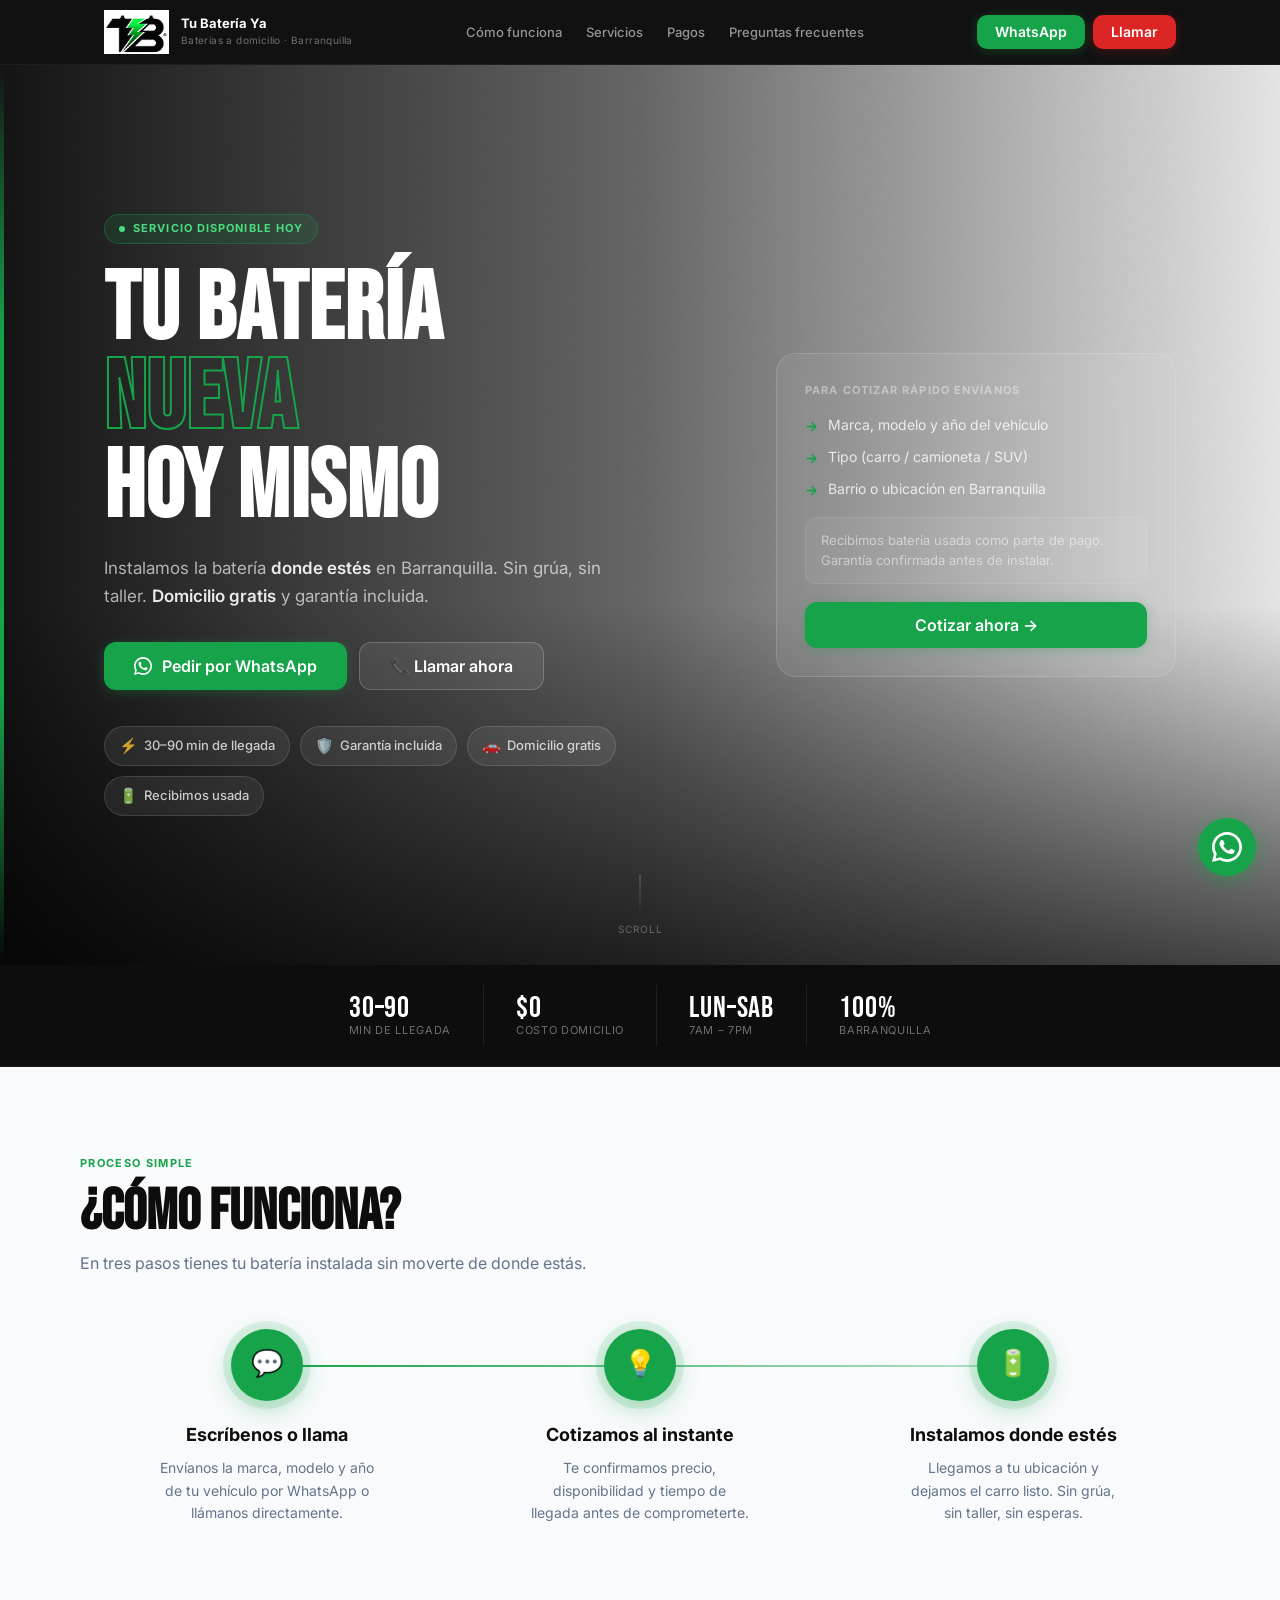
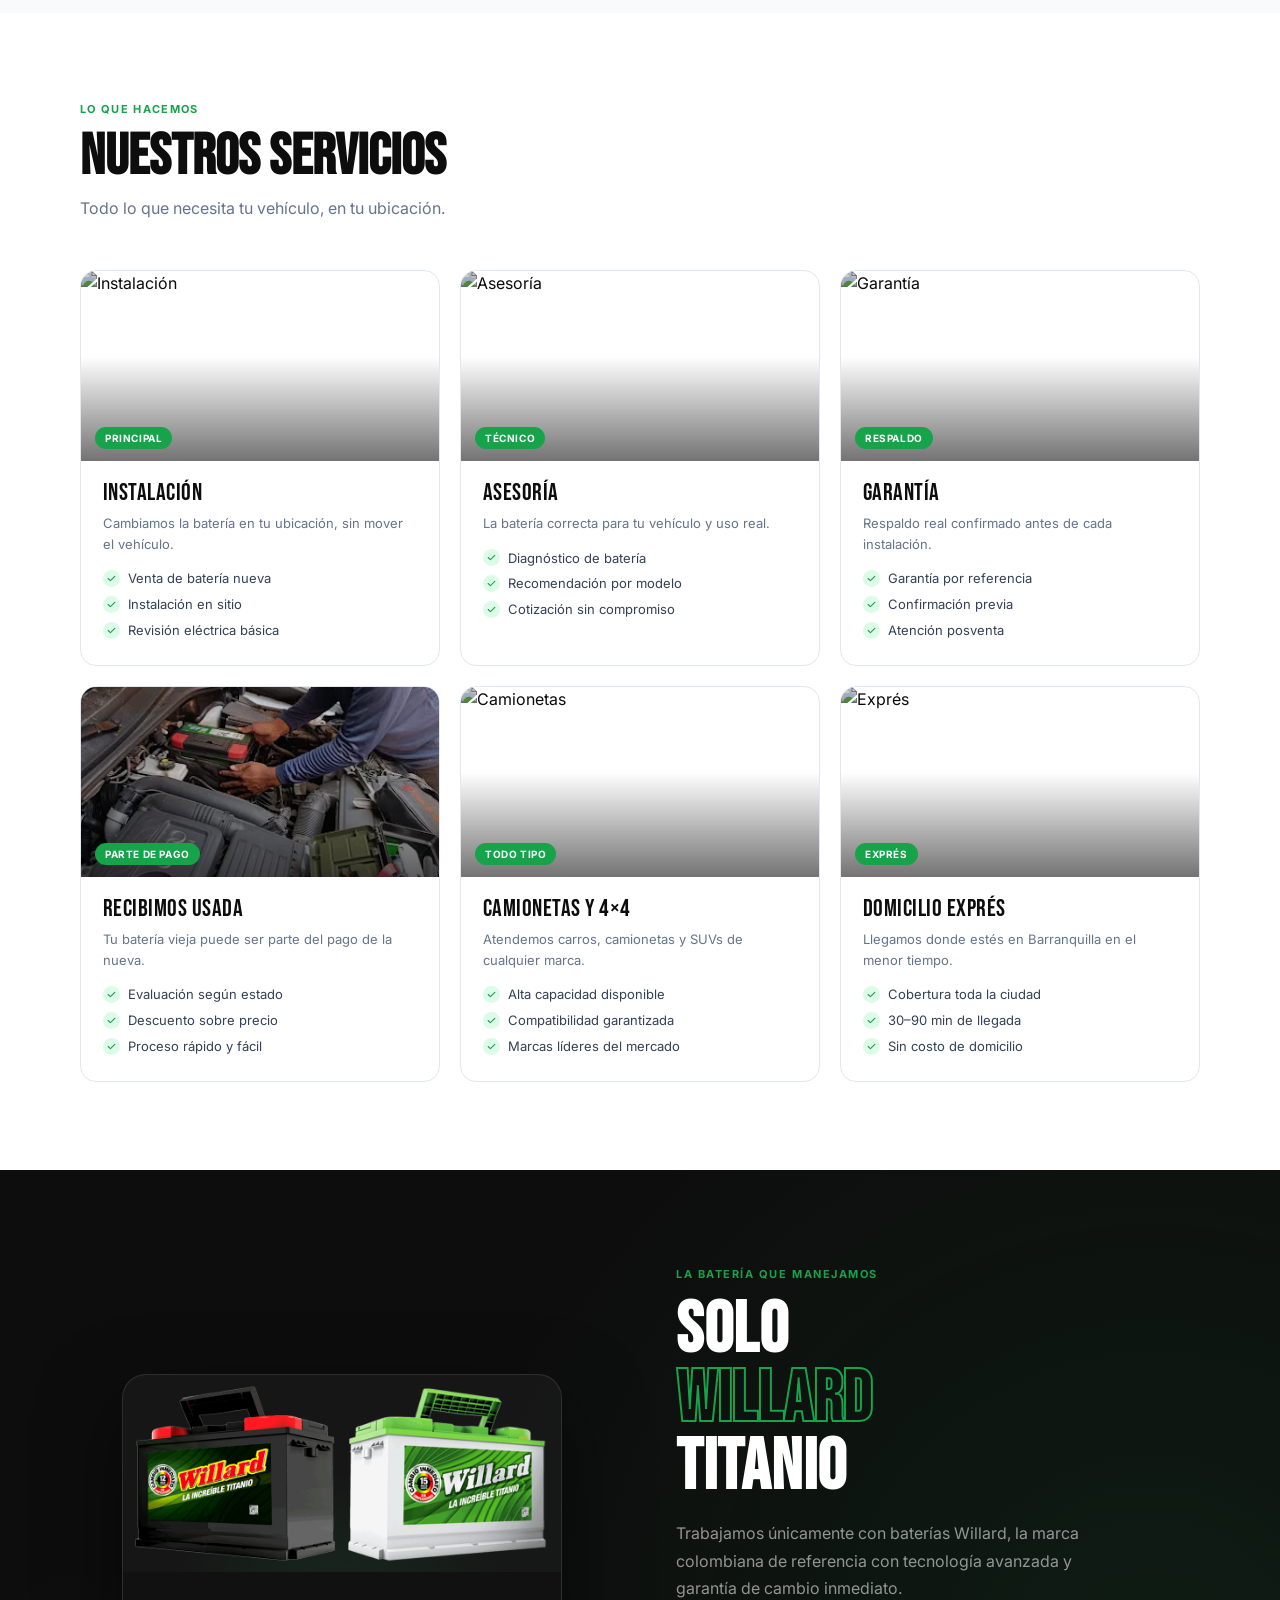
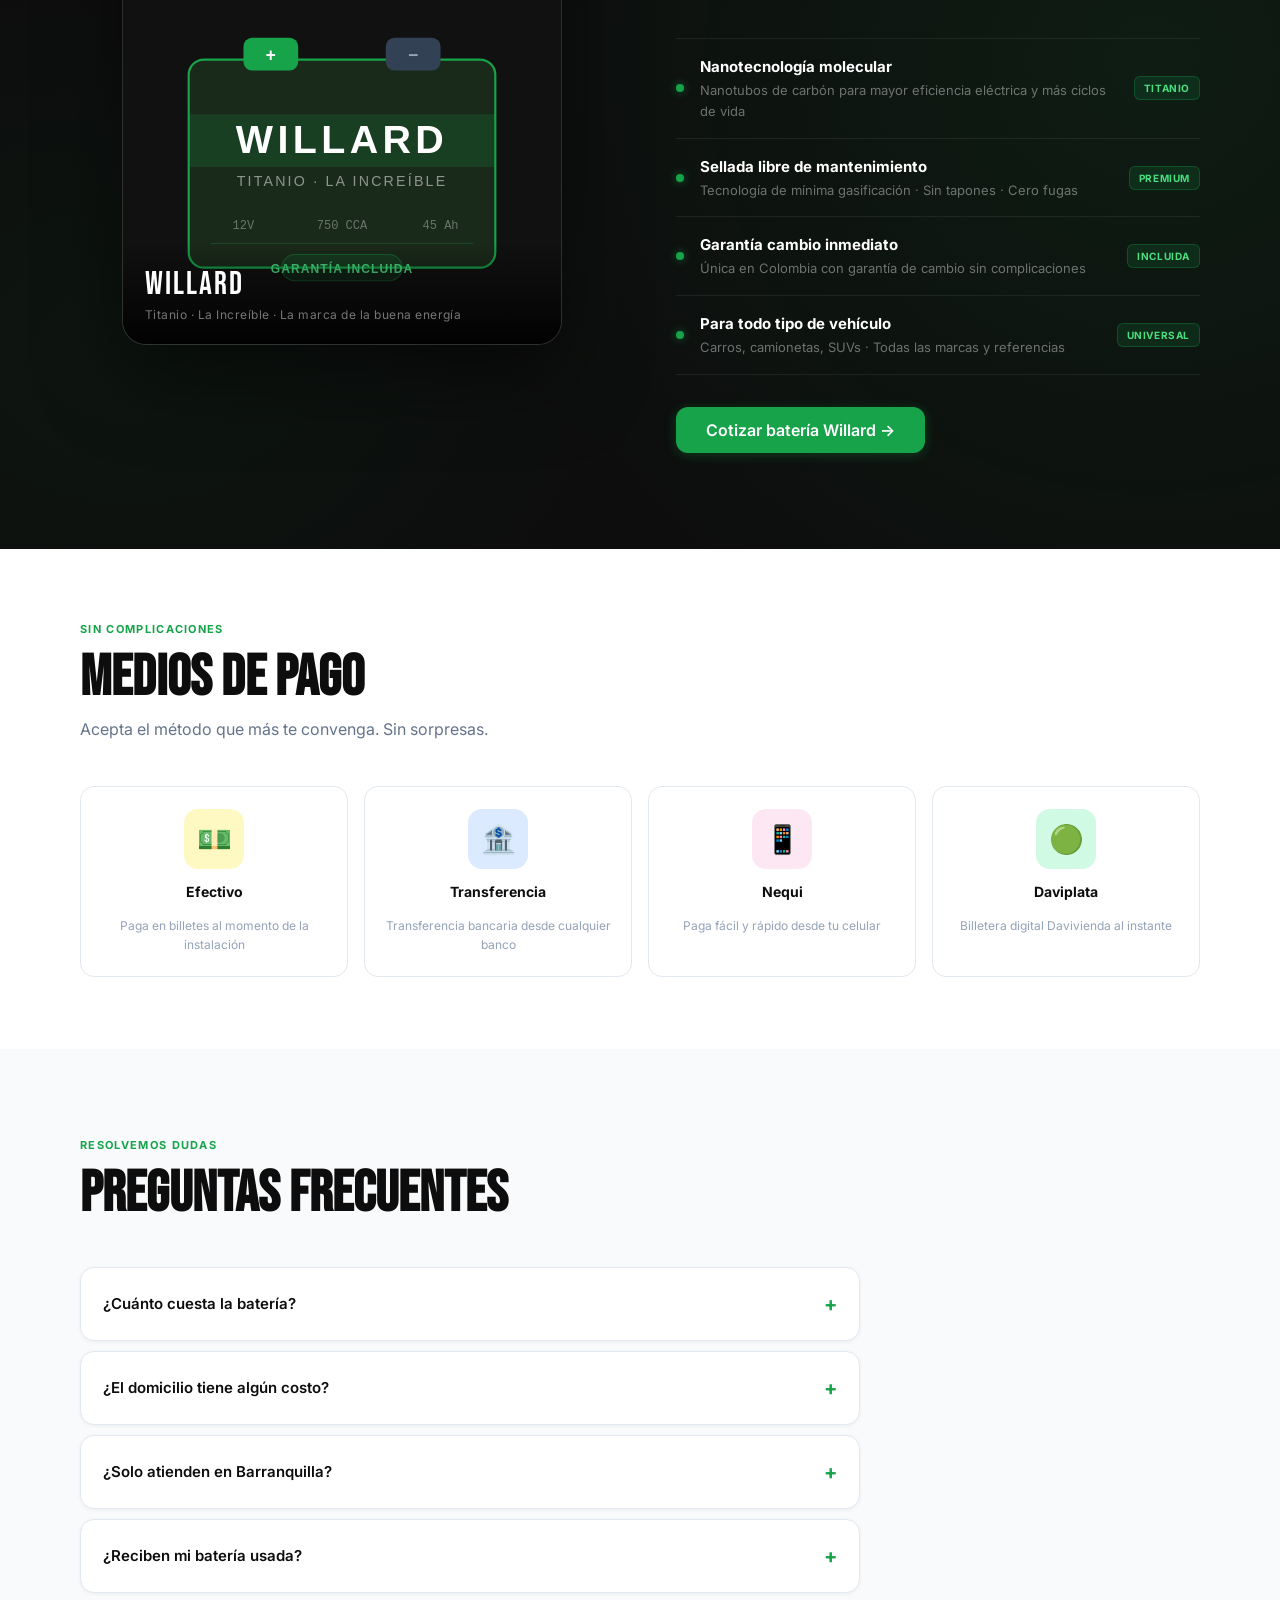
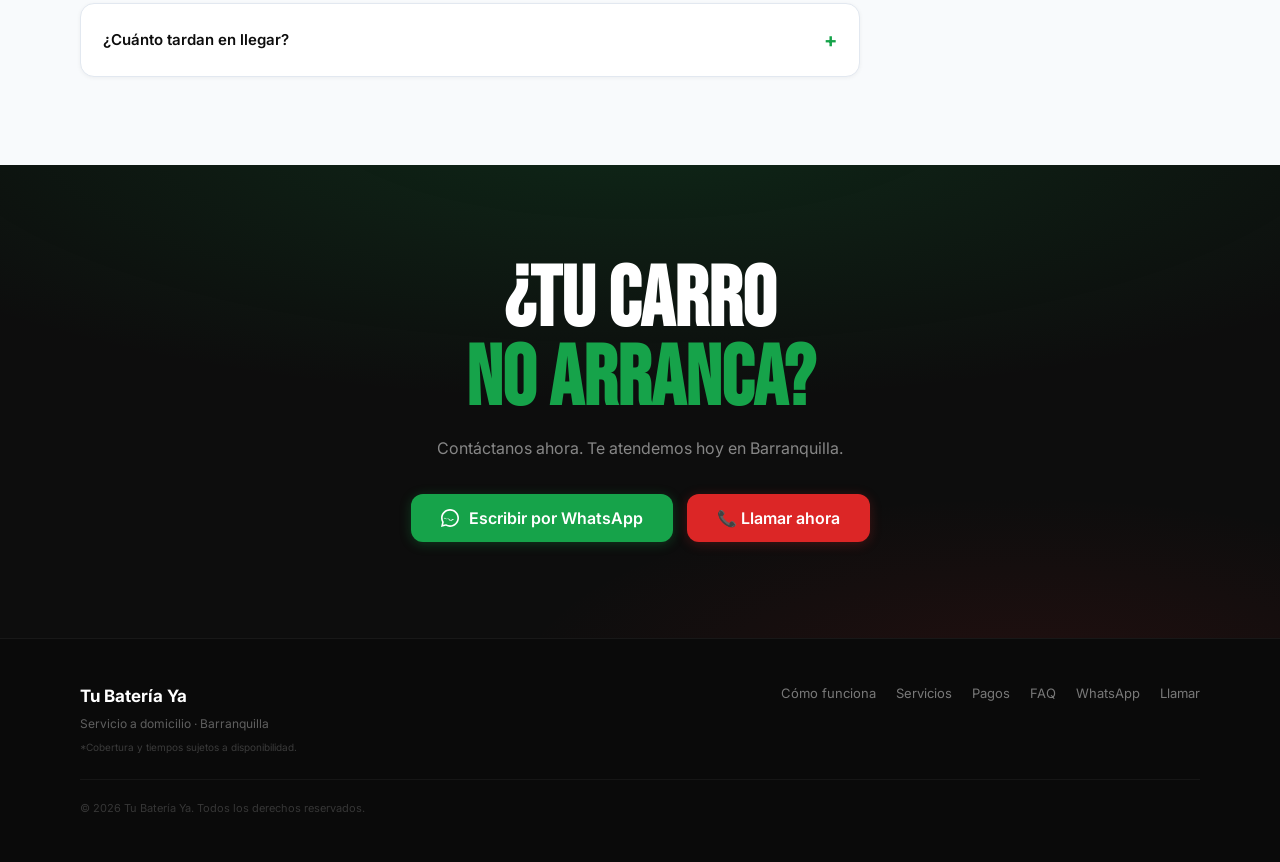
==== index.html @ 03cf7112 "primer commit" ====
<!DOCTYPE html>
<html lang="es">
<head>
<meta charset="UTF-8"/>
<meta name="viewport" content="width=device-width,initial-scale=1.0"/>
<title>Tu Batería Ya | Baterías a Domicilio en Barranquilla</title>
<meta name="description" content="Baterías a domicilio en Barranquilla. Instalación en tu ubicación, domicilio gratis, garantía incluida. Llámanos o escríbenos al WhatsApp."/>
<link rel="preconnect" href="https://fonts.googleapis.com"/>
<link href="https://fonts.googleapis.com/css2?family=Bebas+Neue&family=Inter:wght@400;500;600;700;800&display=swap" rel="stylesheet"/>
<link rel="stylesheet" href="style.css">
</head>
<body>

<!-- HEADER -->
<header>
<div class="hdr">
  <a class="brand" href="#">
    <img src="[data-uri]" alt="Tu Batería Ya"/>
    <div class="brand-txt">
      <div class="n">Tu Batería Ya</div>
      <div class="s">Baterías a domicilio · Barranquilla</div>
    </div>
  </a>
  <nav class="hdr-nav">
    <a href="#como">Cómo funciona</a>
    <a href="#servicios">Servicios</a>
    <a href="#pagos">Pagos</a>
    <a href="#faq">Preguntas frecuentes</a>
  </nav>
  <div class="hdr-btns">
    <a href="https://wa.me/573018296609?text=Hola%2C%20necesito%20una%20bater%C3%ADa%20a%20domicilio%20en%20Barranquilla." class="btn btn-g">WhatsApp</a>
    <a href="tel:+573018296609" class="btn btn-r">Llamar</a>
  </div>
</div>
</header>

<!-- HERO -->
<section class="hero">
  <div class="hero-bg"></div>
  <div class="hero-noise"></div>
  <div class="hero-grad"></div>
  <div class="hero-accent-line"></div>

  <div class="hero-inner">
    <div>
      <div class="hero-eyebrow">
        <span class="hero-eyebrow-dot"></span>
        Servicio disponible hoy
      </div>
      <h1>
        Tu batería<br/>
        <em>nueva</em><br/>
        hoy mismo
      </h1>
      <p class="hero-sub">
        Instalamos la batería <strong>donde estés</strong> en Barranquilla.
        Sin grúa, sin taller. <strong>Domicilio gratis</strong> y garantía incluida.
      </p>
      <div class="hero-ctas">
        <a href="https://wa.me/573018296609?text=Hola%2C%20necesito%20una%20bater%C3%ADa%20a%20domicilio%20en%20Barranquilla." class="btn btn-g btn-lg">
          <svg width="18" height="18" viewBox="0 0 24 24" fill="currentColor"><path d="M17.472 14.382c-.297-.149-1.758-.867-2.03-.967-.273-.099-.471-.148-.67.15-.197.297-.767.966-.94 1.164-.173.199-.347.223-.644.075-.297-.15-1.255-.463-2.39-1.475-.883-.788-1.48-1.761-1.653-2.059-.173-.297-.018-.458.13-.606.134-.133.298-.347.446-.52.149-.174.198-.298.298-.497.099-.198.05-.371-.025-.52-.075-.149-.669-1.612-.916-2.207-.242-.579-.487-.5-.669-.51-.173-.008-.371-.01-.57-.01-.198 0-.52.074-.792.372-.272.297-1.04 1.016-1.04 2.479 0 1.462 1.065 2.875 1.213 3.074.149.198 2.096 3.2 5.077 4.487.709.306 1.262.489 1.694.625.712.227 1.36.195 1.871.118.571-.085 1.758-.719 2.006-1.413.248-.694.248-1.289.173-1.413-.074-.124-.272-.198-.57-.347z"/><path d="M12 0C5.373 0 0 5.373 0 12c0 2.119.553 4.107 1.523 5.832L0 24l6.335-1.507A11.945 11.945 0 0012 24c6.627 0 12-5.373 12-12S18.627 0 12 0zm0 21.818a9.808 9.808 0 01-5.031-1.388l-.361-.214-3.732.888.938-3.63-.236-.374A9.808 9.808 0 012.182 12C2.182 6.57 6.57 2.182 12 2.182S21.818 6.57 21.818 12 17.43 21.818 12 21.818z"/></svg>
          Pedir por WhatsApp
        </a>
        <a href="tel:+573018296609" class="btn btn-ghost btn-lg">📞 Llamar ahora</a>
      </div>
      <div class="hero-pills">
        <span class="pill"><span class="pill-icon">⚡</span>30–90 min de llegada</span>
        <span class="pill"><span class="pill-icon">🛡️</span>Garantía incluida</span>
        <span class="pill"><span class="pill-icon">🚗</span>Domicilio gratis</span>
        <span class="pill"><span class="pill-icon">🔋</span>Recibimos usada</span>
      </div>
    </div>

    <div class="hero-card-wrap">
      <div class="glass-card">
        <div class="gc-label">Para cotizar rápido envíanos</div>
        <ul class="gc-list">
          <li><span class="gc-arrow">→</span> Marca, modelo y año del vehículo</li>
          <li><span class="gc-arrow">→</span> Tipo (carro / camioneta / SUV)</li>
          <li><span class="gc-arrow">→</span> Barrio o ubicación en Barranquilla</li>
        </ul>
        <div class="gc-note">Recibimos batería usada como parte de pago. Garantía confirmada antes de instalar.</div>
        <div class="gc-cta">
          <a href="https://wa.me/573018296609?text=Hola%2C%20mi%20carro%20es%20(marca%2Fmodelo%2Fa%C3%B1o)%20y%20estoy%20en%20Barranquilla.%20Quiero%20cotizar%20bater%C3%ADa." class="btn btn-g btn-full btn-lg">Cotizar ahora →</a>
        </div>
      </div>
    </div>
  </div>

  <div class="hero-scroll">
    <div class="scroll-line"></div>
    scroll
  </div>
</section>

<!-- STATS BAR -->
<div class="stats-bar">
  <div class="stats-bar-inner">
    <div class="stat-item">
      <div>
        <div class="stat-num">30–90</div>
        <div class="stat-lbl">Min de llegada</div>
      </div>
    </div>
    <div class="stat-item">
      <div>
        <div class="stat-num">$0</div>
        <div class="stat-lbl">Costo domicilio</div>
      </div>
    </div>
    <div class="stat-item">
      <div>
        <div class="stat-num">Lun–Sab</div>
        <div class="stat-lbl">7am – 7pm</div>
      </div>
    </div>
    <div class="stat-item">
      <div>
        <div class="stat-num">100%</div>
        <div class="stat-lbl">Barranquilla</div>
      </div>
    </div>
  </div>
</div>

<!-- COMO FUNCIONA -->
<section id="como">
  <div class="sec-inner">
    <p class="sec-eyebrow reveal">Proceso simple</p>
    <h2 class="sec-title reveal reveal-delay-1">¿Cómo funciona?</h2>
    <p class="sec-sub reveal reveal-delay-2">En tres pasos tienes tu batería instalada sin moverte de donde estás.</p>

    <div class="steps">
      <div class="step reveal reveal-delay-1">
        <div class="step-num-wrap">
          <div class="step-num"><span class="step-icon">💬</span></div>
        </div>
        <div class="step-title">Escríbenos o llama</div>
        <p class="step-desc">Envíanos la marca, modelo y año de tu vehículo por WhatsApp o llámanos directamente.</p>
      </div>
      <div class="step reveal reveal-delay-2">
        <div class="step-num-wrap">
          <div class="step-num"><span class="step-icon">💡</span></div>
        </div>
        <div class="step-title">Cotizamos al instante</div>
        <p class="step-desc">Te confirmamos precio, disponibilidad y tiempo de llegada antes de comprometerte.</p>
      </div>
      <div class="step reveal reveal-delay-3">
        <div class="step-num-wrap">
          <div class="step-num"><span class="step-icon">🔋</span></div>
        </div>
        <div class="step-title">Instalamos donde estés</div>
        <p class="step-desc">Llegamos a tu ubicación y dejamos el carro listo. Sin grúa, sin taller, sin esperas.</p>
      </div>
    </div>
  </div>
</section>

<!-- SERVICIOS -->
<section id="servicios">
  <div class="sec-inner">
    <p class="sec-eyebrow reveal">Lo que hacemos</p>
    <h2 class="sec-title reveal reveal-delay-1">Nuestros servicios</h2>
    <p class="sec-sub reveal reveal-delay-2">Todo lo que necesita tu vehículo, en tu ubicación.</p>

    <div class="svc-grid">
      <div class="svc reveal reveal-delay-1">
        <div class="svc-img">
          <img src="https://images.unsplash.com/photo-1601362840469-51e4d8d58785?w=600&q=80&auto=format&fit=crop" alt="Instalación"/>
          <div class="svc-img-grad"></div><span class="svc-tag">Principal</span>
        </div>
        <div class="svc-body">
          <div class="svc-name">Instalación</div>
          <p class="svc-desc">Cambiamos la batería en tu ubicación, sin mover el vehículo.</p>
          <ul class="svc-feats">
            <li><span class="check"></span>Venta de batería nueva</li>
            <li><span class="check"></span>Instalación en sitio</li>
            <li><span class="check"></span>Revisión eléctrica básica</li>
          </ul>
        </div>
      </div>

      <div class="svc reveal reveal-delay-2">
        <div class="svc-img">
          <img src="https://images.unsplash.com/photo-1558618666-fcd25c85cd64?w=600&q=80&auto=format&fit=crop" alt="Asesoría"/>
          <div class="svc-img-grad"></div><span class="svc-tag">Técnico</span>
        </div>
        <div class="svc-body">
          <div class="svc-name">Asesoría</div>
          <p class="svc-desc">La batería correcta para tu vehículo y uso real.</p>
          <ul class="svc-feats">
            <li><span class="check"></span>Diagnóstico de batería</li>
            <li><span class="check"></span>Recomendación por modelo</li>
            <li><span class="check"></span>Cotización sin compromiso</li>
          </ul>
        </div>
      </div>

      <div class="svc reveal reveal-delay-3">
        <div class="svc-img">
          <img src="https://images.unsplash.com/photo-1549317661-bd32c8ce0db2?w=600&q=80&auto=format&fit=crop" alt="Garantía"/>
          <div class="svc-img-grad"></div><span class="svc-tag">Respaldo</span>
        </div>
        <div class="svc-body">
          <div class="svc-name">Garantía</div>
          <p class="svc-desc">Respaldo real confirmado antes de cada instalación.</p>
          <ul class="svc-feats">
            <li><span class="check"></span>Garantía por referencia</li>
            <li><span class="check"></span>Confirmación previa</li>
            <li><span class="check"></span>Atención posventa</li>
          </ul>
        </div>
      </div>

      <div class="svc reveal reveal-delay-4">
        <div class="svc-img">
          <img src="img/recibimosUsada.webp" alt="Usada"/>
          <div class="svc-img-grad"></div><span class="svc-tag">Parte de pago</span>
        </div>
        <div class="svc-body">
          <div class="svc-name">Recibimos Usada</div>
          <p class="svc-desc">Tu batería vieja puede ser parte del pago de la nueva.</p>
          <ul class="svc-feats">
            <li><span class="check"></span>Evaluación según estado</li>
            <li><span class="check"></span>Descuento sobre precio</li>
            <li><span class="check"></span>Proceso rápido y fácil</li>
          </ul>
        </div>
      </div>

      <div class="svc reveal reveal-delay-5">
        <div class="svc-img">
          <img src="https://images.unsplash.com/photo-1605559424843-9e4c228bf1c2?w=600&q=80&auto=format&fit=crop" alt="Camionetas"/>
          <div class="svc-img-grad"></div><span class="svc-tag">Todo tipo</span>
        </div>
        <div class="svc-body">
          <div class="svc-name">Camionetas y 4×4</div>
          <p class="svc-desc">Atendemos carros, camionetas y SUVs de cualquier marca.</p>
          <ul class="svc-feats">
            <li><span class="check"></span>Alta capacidad disponible</li>
            <li><span class="check"></span>Compatibilidad garantizada</li>
            <li><span class="check"></span>Marcas líderes del mercado</li>
          </ul>
        </div>
      </div>

      <div class="svc reveal reveal-delay-6">
        <div class="svc-img">
          <img src="https://images.unsplash.com/photo-1616432043562-3671ea2e5242?w=600&q=80&auto=format&fit=crop" alt="Exprés"/>
          <div class="svc-img-grad"></div><span class="svc-tag">Exprés</span>
        </div>
        <div class="svc-body">
          <div class="svc-name">Domicilio Exprés</div>
          <p class="svc-desc">Llegamos donde estés en Barranquilla en el menor tiempo.</p>
          <ul class="svc-feats">
            <li><span class="check"></span>Cobertura toda la ciudad</li>
            <li><span class="check"></span>30–90 min de llegada</li>
            <li><span class="check"></span>Sin costo de domicilio</li>
          </ul>
        </div>
      </div>
    </div>
  </div>
</section>

<!-- WILLARD SHOWCASE -->
<section id="marcas">
  <div class="willard-inner">

    <!-- Imagen izquierda -->
    <div class="willard-img-col reveal reveal-delay-1">
      <div class="willard-glow"></div>
      <div class="willard-img-frame">
        <!-- Imagen real del producto Willard Titanio -->
        <img
          id="willard-img"
          src="img/baterias-willard-domicilio.png"
          alt="Batería Willard Titanio"
          onerror="this.onerror=null; this.closest('.willard-img-frame').classList.add('svg-mode'); this.style.display='none';"
        />
        <!-- SVG fallback ilustrativo si la imagen no carga -->
        <svg class="willard-svg-fallback" viewBox="0 0 400 340" xmlns="http://www.w3.org/2000/svg">
          <rect width="400" height="340" fill="#111"/>
          <!-- Cuerpo batería -->
          <rect x="60" y="80" width="280" height="190" rx="14" fill="#1a2a1a" stroke="#16a34a" stroke-width="2"/>
          <!-- Terminal positivo -->
          <rect x="110" y="60" width="50" height="30" rx="8" fill="#16a34a"/>
          <text x="135" y="81" font-family="monospace" font-size="16" font-weight="bold" fill="#fff" text-anchor="middle">+</text>
          <!-- Terminal negativo -->
          <rect x="240" y="60" width="50" height="30" rx="8" fill="#334155"/>
          <text x="265" y="81" font-family="monospace" font-size="16" font-weight="bold" fill="#94a3b8" text-anchor="middle">−</text>
          <!-- Franja verde -->
          <rect x="60" y="130" width="280" height="48" fill="#16a34a" opacity=".18"/>
          <!-- Logo WILLARD -->
          <text x="200" y="165" font-family="Arial Black, sans-serif" font-size="36" font-weight="900" fill="#fff" text-anchor="middle" letter-spacing="4">WILLARD</text>
          <!-- Sub texto -->
          <text x="200" y="195" font-family="Arial, sans-serif" font-size="13" fill="rgba(255,255,255,0.5)" text-anchor="middle" letter-spacing="2">TITANIO · LA INCREÍBLE</text>
          <!-- Detalles técnicos -->
          <text x="110" y="235" font-family="monospace" font-size="11" fill="rgba(255,255,255,0.35)" text-anchor="middle">12V</text>
          <text x="200" y="235" font-family="monospace" font-size="11" fill="rgba(255,255,255,0.35)" text-anchor="middle">750 CCA</text>
          <text x="290" y="235" font-family="monospace" font-size="11" fill="rgba(255,255,255,0.35)" text-anchor="middle">45 Ah</text>
          <!-- Línea decorativa -->
          <line x1="80" y1="248" x2="320" y2="248" stroke="rgba(22,163,74,0.25)" stroke-width="1"/>
          <!-- Garantía badge -->
          <rect x="145" y="258" width="110" height="24" rx="12" fill="rgba(22,163,74,0.15)" stroke="rgba(22,163,74,0.4)" stroke-width="1"/>
          <text x="200" y="275" font-family="Arial, sans-serif" font-size="11" font-weight="700" fill="#4ade80" text-anchor="middle" letter-spacing="1">GARANTÍA INCLUIDA</text>
        </svg>
        <div class="willard-img-caption">
          <div class="wic-logo">Willard</div>
          <div class="wic-sub">Titanio · La Increíble · La marca de la buena energía</div>
        </div>
      </div>
    </div>

    <!-- Texto derecho -->
    <div>
      <p class="willard-eyebrow reveal">La batería que manejamos</p>
      <h2 class="willard-title reveal reveal-delay-1">
        Solo<br/>
        <span>Willard</span><br/>
        Titanio
      </h2>
      <p class="willard-sub reveal reveal-delay-2">
        Trabajamos únicamente con baterías Willard, la marca colombiana de referencia con tecnología avanzada y garantía de cambio inmediato.
      </p>

      <div class="willard-lines reveal reveal-delay-3">
        <div class="willard-line">
          <span class="wl-dot"></span>
          <div class="wl-text">
            <div class="wl-name">Nanotecnología molecular</div>
            <div class="wl-desc">Nanotubos de carbón para mayor eficiencia eléctrica y más ciclos de vida</div>
          </div>
          <span class="wl-badge">Titanio</span>
        </div>
        <div class="willard-line">
          <span class="wl-dot"></span>
          <div class="wl-text">
            <div class="wl-name">Sellada libre de mantenimiento</div>
            <div class="wl-desc">Tecnología de mínima gasificación · Sin tapones · Cero fugas</div>
          </div>
          <span class="wl-badge">Premium</span>
        </div>
        <div class="willard-line">
          <span class="wl-dot"></span>
          <div class="wl-text">
            <div class="wl-name">Garantía cambio inmediato</div>
            <div class="wl-desc">Única en Colombia con garantía de cambio sin complicaciones</div>
          </div>
          <span class="wl-badge">Incluida</span>
        </div>
        <div class="willard-line">
          <span class="wl-dot"></span>
          <div class="wl-text">
            <div class="wl-name">Para todo tipo de vehículo</div>
            <div class="wl-desc">Carros, camionetas, SUVs · Todas las marcas y referencias</div>
          </div>
          <span class="wl-badge">Universal</span>
        </div>
      </div>

      <div class="willard-cta reveal reveal-delay-4">
        <a href="https://wa.me/573018296609?text=Hola%2C%20quiero%20cotizar%20una%20bater%C3%ADa%20Willard%20para%20mi%20veh%C3%ADculo." class="btn btn-g btn-lg">
          Cotizar batería Willard →
        </a>
      </div>
    </div>

  </div>
</section>

<!-- MEDIOS DE PAGO -->
<section id="pagos">
  <div class="sec-inner">
    <p class="sec-eyebrow reveal">Sin complicaciones</p>
    <h2 class="sec-title reveal reveal-delay-1">Medios de pago</h2>
    <p class="sec-sub reveal reveal-delay-2">Acepta el método que más te convenga. Sin sorpresas.</p>

    <div class="pagos-grid">
      <div class="pago-card reveal reveal-delay-1">
        <div class="pago-icon" style="background:#fef9c3">💵</div>
        <div class="pago-name">Efectivo</div>
        <div class="pago-desc">Paga en billetes al momento de la instalación</div>
      </div>
      <div class="pago-card reveal reveal-delay-2">
        <div class="pago-icon" style="background:#dbeafe">🏦</div>
        <div class="pago-name">Transferencia</div>
        <div class="pago-desc">Transferencia bancaria desde cualquier banco</div>
      </div>
      <div class="pago-card reveal reveal-delay-3">
        <div class="pago-icon" style="background:#fce7f3">📱</div>
        <div class="pago-name">Nequi</div>
        <div class="pago-desc">Paga fácil y rápido desde tu celular</div>
      </div>
      <div class="pago-card reveal reveal-delay-4">
        <div class="pago-icon" style="background:#d1fae5">🟢</div>
        <div class="pago-name">Daviplata</div>
        <div class="pago-desc">Billetera digital Davivienda al instante</div>
      </div>
    </div>
  </div>
</section>

<!-- FAQ -->
<section id="faq">
  <div class="sec-inner">
    <p class="sec-eyebrow reveal">Resolvemos dudas</p>
    <h2 class="sec-title reveal reveal-delay-1">Preguntas frecuentes</h2>
    <div class="faq-list">
      <details>
        <summary>¿Cuánto cuesta la batería? <span class="faq-ic">+</span></summary>
        <p class="faq-ans">Depende del vehículo. Envíanos marca, modelo y año y te cotizamos sin compromiso en minutos.</p>
      </details>
      <details>
        <summary>¿El domicilio tiene algún costo? <span class="faq-ic">+</span></summary>
        <p class="faq-ans">No. El domicilio es completamente gratis dentro de Barranquilla.</p>
      </details>
      <details>
        <summary>¿Solo atienden en Barranquilla? <span class="faq-ic">+</span></summary>
        <p class="faq-ans">Por ahora sí, el servicio es exclusivo en Barranquilla. Cubrimos todos los barrios y sectores de la ciudad.</p>
      </details>
      <details>
        <summary>¿Reciben mi batería usada? <span class="faq-ic">+</span></summary>
        <p class="faq-ans">Sí, la evaluamos y puede ser parte del pago. El valor se define antes de la visita según el estado.</p>
      </details>
      <details>
        <summary>¿Cuánto tardan en llegar? <span class="faq-ic">+</span></summary>
        <p class="faq-ans">Entre 30 y 90 minutos, dependiendo de tu zona y disponibilidad del técnico al momento de la solicitud.</p>
      </details>
    </div>
  </div>
</section>

<!-- CTA FINAL -->
<div class="cta-final">
  <div class="cta-final-inner">
    <h2>¿Tu carro<br/><span>no arranca?</span></h2>
    <p>Contáctanos ahora. Te atendemos hoy en Barranquilla.</p>
    <div class="cta-final-btns">
      <a href="https://wa.me/573018296609?text=Hola%2C%20necesito%20una%20bater%C3%ADa%20a%20domicilio%20en%20Barranquilla." class="btn btn-g btn-lg">
        <svg width="18" height="18" viewBox="0 0 24 24" fill="currentColor"><path d="M17.472 14.382c-.297-.149-1.758-.867-2.03-.967-.273-.099-.471-.148-.67.15-.197.297-.767.966-.94 1.164-.173.199-.347.223-.644.075-.297-.15-1.255-.463-2.39-1.475-.883-.788-1.761-1.653-2.059-.173-.297-.018-.458.13-.606.134-.133.298-.347.446-.52.149-.174.198-.298.298-.497.099-.198.05-.371-.025-.52-.075-.149-.669-1.612-.916-2.207-.242-.579-.487-.5-.669-.51-.173-.008-.371-.01-.57-.01-.198 0-.52.074-.792.372-.272.297-1.04 1.016-1.04 2.479 0 1.462 1.065 2.875 1.213 3.074.149.198 2.096 3.2 5.077 4.487.709.306 1.262.489 1.694.625.712.227 1.36.195 1.871.118.571-.085 1.758-.719 2.006-1.413.248-.694.248-1.289.173-1.413-.074-.124-.272-.198-.57-.347z"/><path d="M12 0C5.373 0 0 5.373 0 12c0 2.119.553 4.107 1.523 5.832L0 24l6.335-1.507A11.945 11.945 0 0012 24c6.627 0 12-5.373 12-12S18.627 0 12 0zm0 21.818a9.808 9.808 0 01-5.031-1.388l-.361-.214-3.732.888.938-3.63-.236-.374A9.808 9.808 0 012.182 12C2.182 6.57 6.57 2.182 12 2.182S21.818 6.57 21.818 12 17.43 21.818 12 21.818z"/></svg>
        Escribir por WhatsApp
      </a>
      <a href="tel:+573018296609" class="btn btn-r btn-lg">📞 Llamar ahora</a>
    </div>
  </div>
</div>

<!-- FOOTER -->
<footer>
  <div class="ft">
    <div class="ft-top">
      <div class="ft-brand">
        <div class="n">Tu Batería Ya</div>
        <div class="s">Servicio a domicilio · Barranquilla</div>
        <div class="note">*Cobertura y tiempos sujetos a disponibilidad.</div>
      </div>
      <div class="ft-links">
        <a href="#como">Cómo funciona</a>
        <a href="#servicios">Servicios</a>
        <a href="#pagos">Pagos</a>
        <a href="#faq">FAQ</a>
        <a href="https://wa.me/573018296609">WhatsApp</a>
        <a href="tel:+573018296609">Llamar</a>
      </div>
    </div>
    <div class="ft-copy">© <span id="yr"></span> Tu Batería Ya. Todos los derechos reservados.</div>
  </div>
</footer>

<!-- WA FLOAT -->
<a class="wa-float" href="https://wa.me/573018296609?text=Hola%2C%20necesito%20una%20bater%C3%ADa%20a%20domicilio%20en%20Barranquilla." aria-label="WhatsApp">
  <svg viewBox="0 0 24 24"><path d="M17.472 14.382c-.297-.149-1.758-.867-2.03-.967-.273-.099-.471-.148-.67.15-.197.297-.767.966-.94 1.164-.173.199-.347.223-.644.075-.297-.15-1.255-.463-2.39-1.475-.883-.788-1.48-1.761-1.653-2.059-.173-.297-.018-.458.13-.606.134-.133.298-.347.446-.52.149-.174.198-.298.298-.497.099-.198.05-.371-.025-.52-.075-.149-.669-1.612-.916-2.207-.242-.579-.487-.5-.669-.51-.173-.008-.371-.01-.57-.01-.198 0-.52.074-.792.372-.272.297-1.04 1.016-1.04 2.479 0 1.462 1.065 2.875 1.213 3.074.149.198 2.096 3.2 5.077 4.487.709.306 1.262.489 1.694.625.712.227 1.36.195 1.871.118.571-.085 1.758-.719 2.006-1.413.248-.694.248-1.289.173-1.413-.074-.124-.272-.198-.57-.347z"/><path d="M12 0C5.373 0 0 5.373 0 12c0 2.119.553 4.107 1.523 5.832L0 24l6.335-1.507A11.945 11.945 0 0012 24c6.627 0 12-5.373 12-12S18.627 0 12 0zm0 21.818a9.808 9.808 0 01-5.031-1.388l-.361-.214-3.732.888.938-3.63-.236-.374A9.808 9.808 0 012.182 12C2.182 6.57 6.57 2.182 12 2.182S21.818 6.57 21.818 12 17.43 21.818 12 21.818z"/></svg>
</a>
<script src="index.js"></script>
</body>
</html>
---- style.css ----
*,*::before,*::after{box-sizing:border-box;margin:0;padding:0}
:root{
  --g:#16a34a;--gd:#15803d;--gl:#dcfce7;
  --r:#dc2626;--rd:#b91c1c;
  --y:#f59e0b;
  --ink:#0d0d0d;--ink2:#1e293b;--slate:#64748b;
  --muted:#94a3b8;--border:#e2e8f0;--bg:#f8fafc;
  --display:'Bebas Neue',sans-serif;
  --body:'Inter',sans-serif;
}
html{scroll-behavior:smooth}
body{font-family:var(--body);background:#fff;color:var(--ink);line-height:1.6;overflow-x:hidden}

/* ─── HEADER ─── */
header{
  position:sticky;top:0;z-index:99;
  background:rgba(10,10,10,0.97);
  backdrop-filter:blur(16px);
  border-bottom:1px solid rgba(255,255,255,0.06);
}
.hdr{
  max-width:1120px;margin:0 auto;
  padding:0 24px;height:64px;
  display:flex;align-items:center;justify-content:space-between;gap:16px;
}
.brand{display:flex;align-items:center;gap:12px;text-decoration:none;flex-shrink:0}
.brand img{height:44px;width:auto}
.brand-txt .n{font-size:13px;font-weight:700;color:#fff;line-height:1.2}
.brand-txt .s{font-size:10px;color:rgba(255,255,255,0.4);letter-spacing:.04em}
.hdr-nav{display:flex;gap:24px}
.hdr-nav a{color:rgba(255,255,255,0.55);font-size:13px;font-weight:500;text-decoration:none;transition:color .15s}
.hdr-nav a:hover{color:#fff}
.hdr-btns{display:flex;gap:8px;align-items:center}
@media(max-width:640px){
  .hdr-nav{display:none}
  .hdr{padding:0 14px;height:56px}
  .brand img{height:36px}
  .brand-txt .n{font-size:12px}
  .brand-txt .s{display:none}
  .btn{font-size:13px;padding:8px 14px;border-radius:8px}
}

/* ─── BUTTONS ─── */
.btn{
  display:inline-flex;align-items:center;justify-content:center;gap:7px;
  font-family:var(--body);font-weight:600;font-size:14px;
  border-radius:10px;padding:10px 18px;
  text-decoration:none;border:none;cursor:pointer;
  transition:all .18s;line-height:1;
}
.btn:hover{transform:translateY(-1px)}
.btn:active{transform:translateY(0)}
.btn-g{background:var(--g);color:#fff;box-shadow:0 2px 12px rgba(22,163,74,.3)}
.btn-g:hover{background:var(--gd);box-shadow:0 4px 20px rgba(22,163,74,.45)}
.btn-r{background:var(--r);color:#fff;box-shadow:0 2px 12px rgba(220,38,38,.25)}
.btn-r:hover{background:var(--rd)}
.btn-dk{background:var(--ink);color:#fff}
.btn-dk:hover{background:#1e293b}
.btn-ghost{background:rgba(255,255,255,.08);color:#fff;border:1px solid rgba(255,255,255,.2)}
.btn-ghost:hover{background:rgba(255,255,255,.15);border-color:rgba(255,255,255,.4)}
.btn-lg{font-size:16px;padding:15px 30px;border-radius:12px;gap:10px}
.btn-full{width:100%;justify-content:center}

/* ─── HERO ─── */
.hero{
  position:relative;min-height:100svh;
  display:flex;flex-direction:column;justify-content:center;
  overflow:hidden;
}
.hero-bg{
  position:absolute;inset:0;
  background-image:url('https://images.unsplash.com/photo-1611566026373-c6c8da0ea861?w=1800&q=85&auto=format&fit=crop&crop=center');
  background-size:cover;background-position:center;
  filter:brightness(.32) saturate(.7);
  will-change:transform;
}
.hero-noise{
  position:absolute;inset:0;
  background-image:url("data:image/svg+xml,%3Csvg viewBox='0 0 256 256' xmlns='http://www.w3.org/2000/svg'%3E%3Cfilter id='noise'%3E%3CfeTurbulence type='fractalNoise' baseFrequency='0.9' numOctaves='4' stitchTiles='stitch'/%3E%3C/filter%3E%3Crect width='100%25' height='100%25' filter='url(%23noise)' opacity='1'/%3E%3C/svg%3E");
  opacity:.035;pointer-events:none;
}
.hero-grad{
  position:absolute;inset:0;
  background:
    linear-gradient(to right,rgba(0,0,0,.92) 0%,rgba(0,0,0,.6) 50%,rgba(0,0,0,.1) 100%),
    linear-gradient(to top,rgba(0,0,0,.7) 0%,transparent 40%);
}
.hero-accent-line{
  position:absolute;left:0;top:0;bottom:0;width:4px;
  background:linear-gradient(to bottom,transparent,var(--g) 30%,var(--g) 70%,transparent);
}

.hero-inner{
  position:relative;z-index:2;
  max-width:1120px;margin:0 auto;width:100%;
  padding:60px 24px;
  display:grid;grid-template-columns:1fr 400px;gap:60px;align-items:center;
}
@media(max-width:900px){
  .hero-inner{grid-template-columns:1fr;gap:32px;padding:48px 20px 56px}
  .hero-card-wrap{display:none}
}
@media(max-width:480px){
  .hero{min-height:auto}
  .hero-inner{padding:36px 16px 48px}
  .hero h1{font-size:clamp(42px,12vw,60px)}
  .hero-sub{font-size:15px;margin-top:14px}
  .hero-ctas{flex-direction:column;gap:10px;margin-top:24px}
  .hero-ctas .btn{width:100%;justify-content:center;font-size:15px;padding:14px 18px}
  .hero-pills{gap:7px;margin-top:24px}
  .pill{font-size:12px;padding:6px 11px}
  .hero-eyebrow{font-size:10px;padding:4px 11px;margin-bottom:16px}
  .hero-scroll{display:none}
}

.hero-eyebrow{
  display:inline-flex;align-items:center;gap:8px;
  background:rgba(22,163,74,.15);
  border:1px solid rgba(22,163,74,.35);
  border-radius:999px;padding:5px 14px;
  font-size:11px;font-weight:700;
  color:#4ade80;letter-spacing:.1em;text-transform:uppercase;
  margin-bottom:22px;
}
.hero-eyebrow-dot{
  width:6px;height:6px;border-radius:50%;
  background:#4ade80;
  animation:pulse-dot 1.8s ease infinite;
}
@keyframes pulse-dot{0%,100%{opacity:1;transform:scale(1)}50%{opacity:.4;transform:scale(.7)}}

.hero h1{
  font-family:var(--display);
  font-size:clamp(56px,9vw,96px);
  line-height:.93;letter-spacing:.01em;
  color:#fff;
}
.hero h1 em{
  font-style:normal;
  color:transparent;
  -webkit-text-stroke:2px var(--g);
}
.hero-sub{
  margin-top:20px;font-size:17px;color:rgba(255,255,255,.65);
  max-width:520px;line-height:1.65;
}
.hero-sub strong{color:rgba(255,255,255,.9);font-weight:600}

.hero-ctas{margin-top:32px;display:flex;flex-wrap:wrap;gap:12px}

.hero-pills{
  margin-top:36px;
  display:flex;flex-wrap:wrap;gap:10px;
}
.pill{
  display:inline-flex;align-items:center;gap:6px;
  background:rgba(255,255,255,.07);
  border:1px solid rgba(255,255,255,.12);
  border-radius:999px;padding:7px 14px;
  font-size:13px;color:rgba(255,255,255,.75);font-weight:500;
}
.pill-icon{font-size:15px}

/* floating glass card */
.hero-card-wrap{
    position:relative;display:flex;justify-content:center;
}
.glass-card{
  background:rgba(255,255,255,.06);
  backdrop-filter:blur(24px);
  border:1px solid rgba(255,255,255,.14);
  border-radius:20px;padding:28px;
}
.gc-label{font-size:11px;font-weight:700;letter-spacing:.1em;text-transform:uppercase;color:rgba(255,255,255,.4);margin-bottom:16px}
.gc-list{list-style:none;display:grid;gap:11px}
.gc-list li{
  display:flex;align-items:flex-start;gap:10px;
  font-size:14px;color:rgba(255,255,255,.8);line-height:1.4;
}
.gc-arrow{color:var(--g);font-weight:700;flex-shrink:0;margin-top:1px}
.gc-note{
  margin-top:18px;
  background:rgba(255,255,255,.05);
  border:1px solid rgba(255,255,255,.08);
  border-radius:12px;padding:13px 15px;
  font-size:13px;color:rgba(255,255,255,.5);line-height:1.5;
}
.gc-cta{margin-top:18px}

/* hero scroll indicator */
.hero-scroll{
  position:absolute;bottom:28px;left:50%;transform:translateX(-50%);
  z-index:2;display:flex;flex-direction:column;align-items:center;gap:6px;
  color:rgba(255,255,255,.3);font-size:10px;letter-spacing:.1em;text-transform:uppercase;
}
.scroll-line{
  width:1px;height:40px;
  background:linear-gradient(to bottom,rgba(255,255,255,.3),transparent);
  animation:scroll-anim 2s ease infinite;
}
@keyframes scroll-anim{0%{transform:scaleY(0);transform-origin:top}50%{transform:scaleY(1);transform-origin:top}51%{transform:scaleY(1);transform-origin:bottom}100%{transform:scaleY(0);transform-origin:bottom}}

/* ─── STATS BAR ─── */
.stats-bar{background:var(--ink);padding:20px 24px;border-bottom:1px solid rgba(255,255,255,.06)}
.stats-bar-inner{
  max-width:1120px;margin:0 auto;
  display:flex;flex-wrap:wrap;align-items:center;justify-content:center;gap:0;
}
.stat-item{
  display:flex;align-items:center;gap:10px;
  padding:8px 32px;
  border-right:1px solid rgba(255,255,255,.08);
}
.stat-item:last-child{border-right:none}
@media(max-width:640px){
  .stat-item{border:none;padding:10px 16px}
  .stats-bar-inner{gap:0;justify-content:space-around}
  .stat-num{font-size:22px}
  .stat-lbl{font-size:10px}
  .stats-bar{padding:16px 8px}
}
.stat-num{
  font-family:var(--display);font-size:30px;
  color:#fff;letter-spacing:.03em;line-height:1;
}
.stat-lbl{font-size:11px;color:rgba(255,255,255,.4);letter-spacing:.06em;text-transform:uppercase;line-height:1.4}

/* ─── COMO FUNCIONA ─── */
#como{background:var(--bg);padding:88px 24px}
.sec-inner{max-width:1120px;margin:0 auto}
.sec-eyebrow{
  font-size:11px;font-weight:700;letter-spacing:.12em;text-transform:uppercase;
  color:var(--g);margin-bottom:10px;
}
.sec-title{
  font-family:var(--display);
  font-size:clamp(36px,5.5vw,58px);
  line-height:1.0;color:var(--ink);
}
.sec-sub{margin-top:10px;font-size:16px;color:var(--slate);max-width:560px}

.steps{
  margin-top:52px;
  display:grid;grid-template-columns:1fr 1fr 1fr;
  gap:0;position:relative;
}
@media(max-width:720px){
  .steps{grid-template-columns:1fr;gap:0}
  .step{flex-direction:row;text-align:left;align-items:flex-start;gap:16px;padding:20px 0;border-bottom:1px solid var(--border)}
  .step:last-child{border-bottom:none}
  .step-num-wrap{margin-bottom:0;flex-shrink:0}
  .step-num{width:52px;height:52px;font-size:22px}
  .step-title{font-size:16px;margin-bottom:4px}
  .step-desc{max-width:none;font-size:13px}
}
.steps::before{
  content:'';
  position:absolute;top:36px;left:calc(16.66% + 20px);right:calc(16.66% + 20px);
  height:2px;
  background:linear-gradient(to right,var(--g),rgba(22,163,74,.3));
  z-index:0;
}
@media(max-width:720px){.steps::before{display:none}}
@media(max-width:480px){
  #como{padding:60px 16px}
  .sec-title{font-size:clamp(30px,8vw,42px)}
}

.step{
  position:relative;z-index:1;
  display:flex;flex-direction:column;align-items:center;
  text-align:center;padding:0 24px 0;
}
.step-num-wrap{
  position:relative;margin-bottom:20px;
}
.step-num{
  width:72px;height:72px;border-radius:50%;
  display:flex;align-items:center;justify-content:center;
  font-family:var(--display);font-size:28px;color:#fff;
  background:var(--g);
  box-shadow:0 0 0 8px rgba(22,163,74,.12),0 8px 24px rgba(22,163,74,.3);
  position:relative;z-index:1;
}
.step-icon{font-size:26px}
.step-title{font-size:18px;font-weight:700;color:var(--ink);margin-bottom:8px}
.step-desc{font-size:14px;color:var(--slate);line-height:1.6;max-width:220px}

/* ─── SERVICIOS ─── */
#servicios{background:#fff;padding:88px 24px}
.svc-grid{
  margin-top:48px;
  display:grid;grid-template-columns:repeat(3,1fr);gap:20px;
}
@media(max-width:900px){.svc-grid{grid-template-columns:1fr 1fr}}
@media(max-width:560px){
  .svc-grid{grid-template-columns:1fr}
  #servicios{padding:60px 16px}
  .svc-img{height:160px}
}

.svc{
  border-radius:16px;overflow:hidden;
  border:1px solid var(--border);
  background:#fff;
  transition:box-shadow .25s,transform .25s;
}
.svc:hover{box-shadow:0 16px 48px rgba(0,0,0,.1);transform:translateY(-5px)}
.svc-img{position:relative;height:190px;overflow:hidden}
.svc-img img{
  width:100%;height:100%;object-fit:cover;
  filter:brightness(.8) saturate(.9);
  transition:transform .6s ease;
}
.svc:hover .svc-img img{transform:scale(1.07)}
.svc-img-grad{position:absolute;inset:0;background:linear-gradient(to top,rgba(0,0,0,.55) 0%,transparent 55%)}
.svc-tag{
  position:absolute;bottom:12px;left:14px;
  background:var(--g);color:#fff;
  font-size:10px;font-weight:700;padding:3px 10px;
  border-radius:999px;letter-spacing:.06em;text-transform:uppercase;
}
.svc-body{padding:20px 22px 24px}
.svc-name{
  font-family:var(--display);font-size:24px;
  letter-spacing:.02em;color:var(--ink);line-height:1;margin-bottom:8px;
}
.svc-desc{font-size:13px;color:var(--slate);line-height:1.6;margin-bottom:14px}
.svc-feats{list-style:none;display:grid;gap:5px}
.svc-feats li{
  display:flex;align-items:center;gap:8px;
  font-size:13px;color:#334155;
}
.check{
  width:17px;height:17px;flex-shrink:0;border-radius:50%;
  background:#dcfce7;
  background-image:url("data:image/svg+xml,%3Csvg xmlns='http://www.w3.org/2000/svg' viewBox='0 0 20 20' fill='%2316a34a'%3E%3Cpath fill-rule='evenodd' d='M16.707 5.293a1 1 0 010 1.414l-8 8a1 1 0 01-1.414 0l-4-4a1 1 0 011.414-1.414L8 12.586l7.293-7.293a1 1 0 011.414 0z' clip-rule='evenodd'/%3E%3C/svg%3E");
  background-size:11px;background-repeat:no-repeat;background-position:center;
}

/* ─── WILLARD SHOWCASE ─── */
#marcas{
  background:var(--ink);
  padding:96px 24px;
  overflow:hidden;
  position:relative;
}
#marcas::before{
  content:'';position:absolute;inset:0;
  background:
    radial-gradient(ellipse 55% 70% at 90% 50%, rgba(22,163,74,.1), transparent),
    radial-gradient(ellipse 40% 40% at 10% 80%, rgba(22,163,74,.06), transparent);
  pointer-events:none;
}
.willard-inner{
  max-width:1120px;margin:0 auto;position:relative;z-index:1;
  display:grid;grid-template-columns:1fr 1fr;gap:72px;align-items:center;
}
@media(max-width:840px){
  .willard-inner{grid-template-columns:1fr;gap:40px}
  .willard-img-col{order:-1}
  .willard-img-frame{max-width:100%}
}
@media(max-width:480px){
  #marcas{padding:60px 16px}
  .willard-title{font-size:clamp(38px,10vw,56px)}
  .willard-sub{font-size:14px}
  .wl-name{font-size:14px}
  .wl-desc{font-size:12px}
  .willard-cta .btn-lg{width:100%;justify-content:center}
}
.willard-eyebrow{
  font-size:11px;font-weight:700;letter-spacing:.14em;text-transform:uppercase;
  color:var(--g);margin-bottom:14px;
}
.willard-title{
  font-family:var(--display);
  font-size:clamp(44px,6vw,72px);
  color:#fff;line-height:.95;
  letter-spacing:.01em;
}
.willard-title span{
  color:transparent;
  -webkit-text-stroke:2px var(--g);
}
.willard-sub{
  margin-top:18px;font-size:16px;
  color:rgba(255,255,255,.55);line-height:1.7;
  max-width:460px;
}
.willard-lines{
  margin-top:36px;display:grid;gap:0;
}
.willard-line{
  display:flex;align-items:center;gap:16px;
  padding:16px 0;
  border-bottom:1px solid rgba(255,255,255,.07);
}
.willard-line:first-child{border-top:1px solid rgba(255,255,255,.07)}
.wl-dot{
  width:8px;height:8px;border-radius:50%;
  background:var(--g);flex-shrink:0;
  box-shadow:0 0 8px rgba(22,163,74,.6);
}
.wl-text{flex:1}
.wl-name{font-size:15px;font-weight:700;color:#fff}
.wl-desc{font-size:13px;color:rgba(255,255,255,.4);margin-top:1px}
.wl-badge{
  font-size:10px;font-weight:700;letter-spacing:.06em;text-transform:uppercase;
  background:rgba(22,163,74,.15);border:1px solid rgba(22,163,74,.3);
  color:#4ade80;border-radius:6px;padding:3px 9px;
  flex-shrink:0;
}
.willard-cta{margin-top:32px}

/* imagen lado derecho */
.willard-img-col{position:relative;display:flex;align-items:center;justify-content:center}
.willard-glow{
  position:absolute;
  width:380px;height:380px;border-radius:50%;
  background:radial-gradient(circle,rgba(22,163,74,.18) 0%,transparent 70%);
  pointer-events:none;
}
.willard-img-frame{
  position:relative;z-index:1;
  border-radius:24px;
  overflow:hidden;
  background:rgba(255,255,255,.04);
  border:1px solid rgba(255,255,255,.1);
  box-shadow:0 32px 80px rgba(0,0,0,.5);
  max-width:440px;width:100%;
}
.willard-img-frame img{
  width:100%;display:block;
  filter:saturate(1.1) contrast(1.05);
}
.willard-svg-fallback{
  width:100%;display:block;
}
.willard-img-frame.svg-mode .willard-svg-fallback{display:block}
.willard-img-caption{
  position:absolute;bottom:0;left:0;right:0;
  background:linear-gradient(to top,rgba(0,0,0,.9),transparent);
  padding:28px 22px 20px;
}
.wic-logo{
  font-family:var(--display);font-size:32px;letter-spacing:.06em;
  color:#fff;line-height:1;
}
.wic-sub{font-size:12px;color:rgba(255,255,255,.45);margin-top:4px;letter-spacing:.04em}

/* ─── MEDIOS DE PAGO ─── */
#pagos{background:#fff;padding:72px 24px}
.pagos-grid{
  margin-top:44px;
  display:grid;grid-template-columns:repeat(4,1fr);gap:16px;
}
@media(max-width:720px){.pagos-grid{grid-template-columns:1fr 1fr}}
@media(max-width:400px){
  .pagos-grid{grid-template-columns:1fr 1fr;gap:10px}
  .pago-card{padding:16px 12px}
  .pago-icon{width:48px;height:48px;font-size:22px}
  .pago-name{font-size:13px}
  .pago-desc{font-size:11px}
  #pagos{padding:60px 16px}
}

.pago-card{
  border:1.5px solid var(--border);
  border-radius:14px;padding:22px 18px;
  display:flex;flex-direction:column;align-items:center;gap:12px;
  text-align:center;
  transition:box-shadow .2s,border-color .2s,transform .2s;
}
.pago-card:hover{
  box-shadow:0 8px 28px rgba(0,0,0,.08);
  border-color:var(--g);
  transform:translateY(-3px);
}
.pago-icon{
  width:60px;height:60px;border-radius:14px;
  display:flex;align-items:center;justify-content:center;
  font-size:28px;
}
.pago-name{font-size:14px;font-weight:700;color:var(--ink)}
.pago-desc{font-size:12px;color:var(--muted)}

/* ─── FAQ ─── */
#faq{background:var(--bg);padding:88px 24px}
.faq-list{margin-top:44px;display:grid;gap:10px;max-width:780px}
@media(max-width:480px){
  #faq{padding:60px 16px}
  summary{font-size:14px;padding:16px 18px}
  .faq-ans{padding:0 18px 16px;padding-top:14px}
  .cta-final{padding:72px 16px}
  .cta-final-btns{flex-direction:column;align-items:center}
  .cta-final-btns .btn-lg{width:100%;max-width:320px;justify-content:center}
  footer{padding:32px 16px}
  .ft-top{flex-direction:column;gap:16px}
  .ft-links{gap:14px}
  .wa-float{bottom:16px;right:16px;width:50px;height:50px}
  .wa-float svg{width:26px;height:26px}
}
details{
  background:#fff;border-radius:14px;overflow:hidden;
  box-shadow:0 1px 4px rgba(0,0,0,.05);border:1px solid var(--border);
  transition:box-shadow .2s,border-color .2s;
}
details:hover,details[open]{box-shadow:0 4px 20px rgba(0,0,0,.07);border-color:rgba(22,163,74,.3)}
summary{
  list-style:none;cursor:pointer;
  padding:20px 22px;font-size:15px;font-weight:600;color:var(--ink);
  display:flex;justify-content:space-between;align-items:center;gap:16px;
  user-select:none;
}
summary::-webkit-details-marker{display:none}
.faq-ic{color:var(--g);font-size:20px;font-weight:700;flex-shrink:0;transition:transform .25s}
details[open] .faq-ic{transform:rotate(45deg)}
.faq-ans{
  padding:0 22px 20px;font-size:14px;color:var(--slate);line-height:1.7;
  border-top:1px solid var(--border);padding-top:16px;
}

/* ─── CTA FINAL ─── */
.cta-final{
  position:relative;overflow:hidden;
  background:var(--ink);
  padding:96px 24px;text-align:center;
}
.cta-final::before{
  content:'';position:absolute;inset:0;
  background:
    radial-gradient(ellipse 70% 60% at 50% -10%,rgba(22,163,74,.18),transparent),
    radial-gradient(ellipse 40% 40% at 80% 110%,rgba(220,38,38,.1),transparent);
}
.cta-final-inner{position:relative;z-index:1}
.cta-final h2{
  font-family:var(--display);
  font-size:clamp(44px,7vw,84px);
  color:#fff;line-height:.95;
}
.cta-final h2 span{color:var(--g)}
.cta-final p{margin-top:16px;font-size:16px;color:rgba(255,255,255,.5)}
.cta-final-btns{margin-top:32px;display:flex;justify-content:center;gap:14px;flex-wrap:wrap}

/* ─── FOOTER ─── */
footer{background:#0a0a0a;border-top:1px solid rgba(255,255,255,.06);padding:44px 24px}
.ft{max-width:1120px;margin:0 auto;display:flex;flex-direction:column;gap:24px}
.ft-top{display:flex;justify-content:space-between;align-items:flex-start;flex-wrap:wrap;gap:24px}
.ft-brand .n{font-size:17px;font-weight:700;color:#fff}
.ft-brand .s{font-size:12px;color:rgba(255,255,255,.35);margin-top:4px}
.ft-brand .note{font-size:10px;color:rgba(255,255,255,.2);margin-top:6px}
.ft-links{display:flex;gap:20px;flex-wrap:wrap;align-items:center}
.ft-links a{color:rgba(255,255,255,.45);font-size:13px;text-decoration:none;transition:color .15s}
.ft-links a:hover{color:#fff}
.ft-copy{font-size:11px;color:rgba(255,255,255,.18);padding-top:20px;border-top:1px solid rgba(255,255,255,.05)}

/* ─── WA FLOAT ─── */
.wa-float{
  position:fixed;bottom:24px;right:24px;z-index:100;
  width:58px;height:58px;border-radius:50%;
  background:var(--g);
  display:flex;align-items:center;justify-content:center;
  text-decoration:none;
  box-shadow:0 4px 20px rgba(22,163,74,.45);
  animation:wa-pulse 2.5s ease infinite;
  transition:transform .2s,box-shadow .2s;
}
.wa-float:hover{transform:scale(1.1);animation:none;box-shadow:0 6px 28px rgba(22,163,74,.6)}
.wa-float svg{width:30px;height:30px;fill:#fff}
@keyframes wa-pulse{
  0%,100%{box-shadow:0 4px 20px rgba(22,163,74,.4),0 0 0 0 rgba(22,163,74,.3)}
  50%{box-shadow:0 4px 24px rgba(22,163,74,.6),0 0 0 10px rgba(22,163,74,0)}
}

/* ─── ANIMATIONS ─── */
.reveal{opacity:0;transform:translateY(28px);transition:opacity .7s ease,transform .7s ease}
.reveal.visible{opacity:1;transform:none}
.reveal-delay-1{transition-delay:.1s}
.reveal-delay-2{transition-delay:.2s}
.reveal-delay-3{transition-delay:.3s}
.reveal-delay-4{transition-delay:.4s}
.reveal-delay-5{transition-delay:.5s}
.reveal-delay-6{transition-delay:.6s}
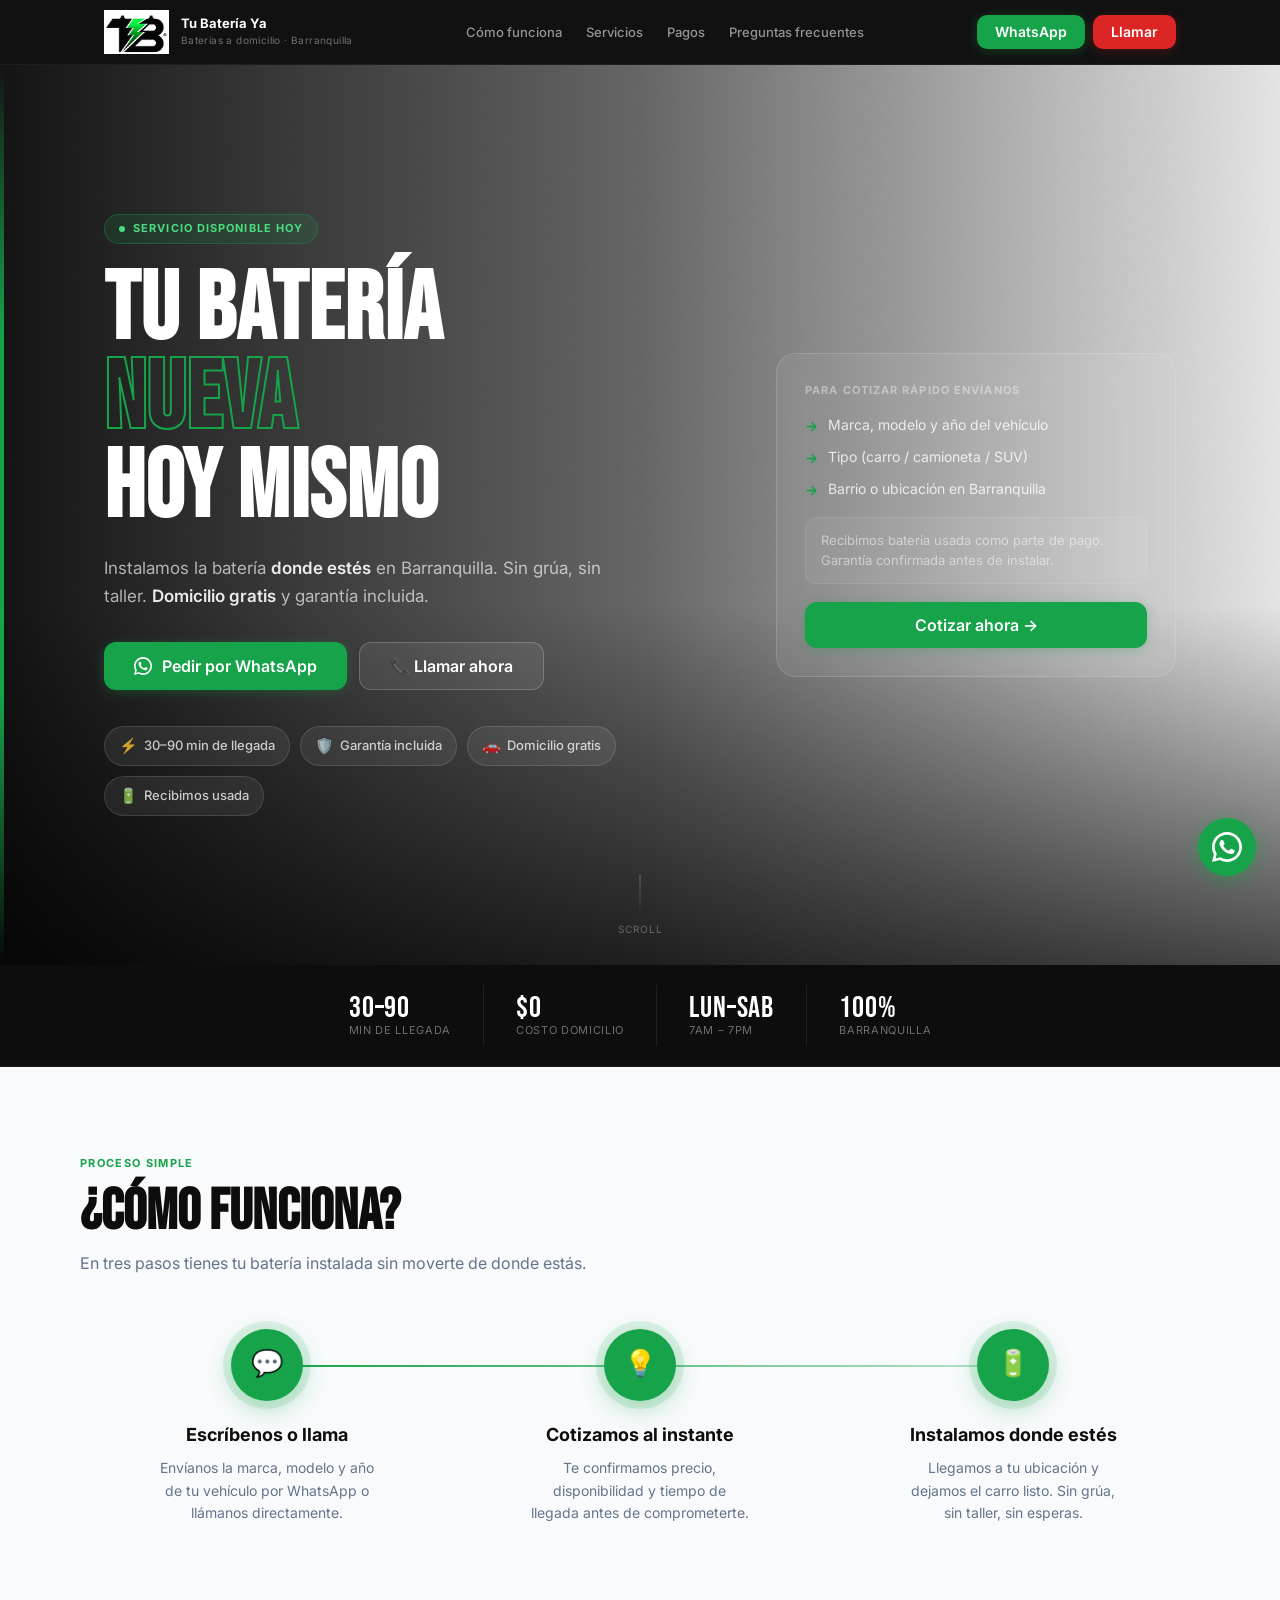
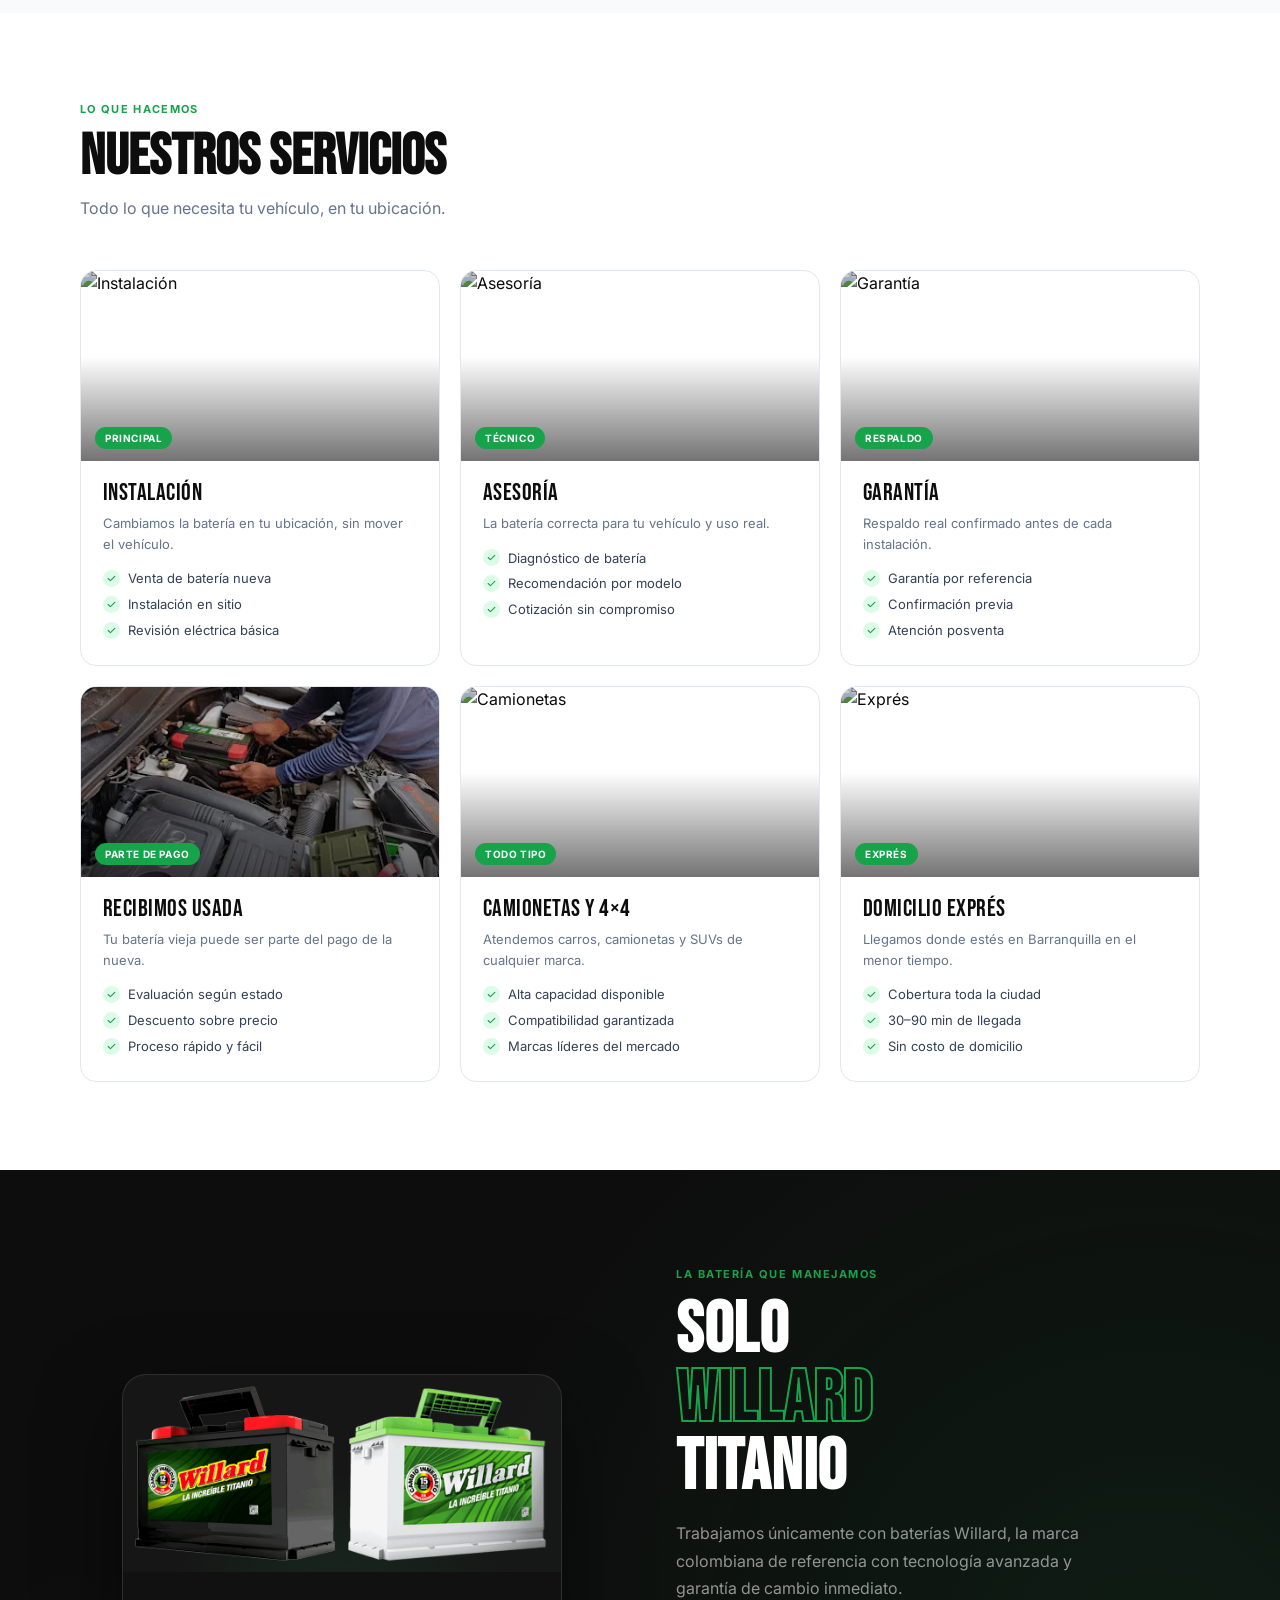
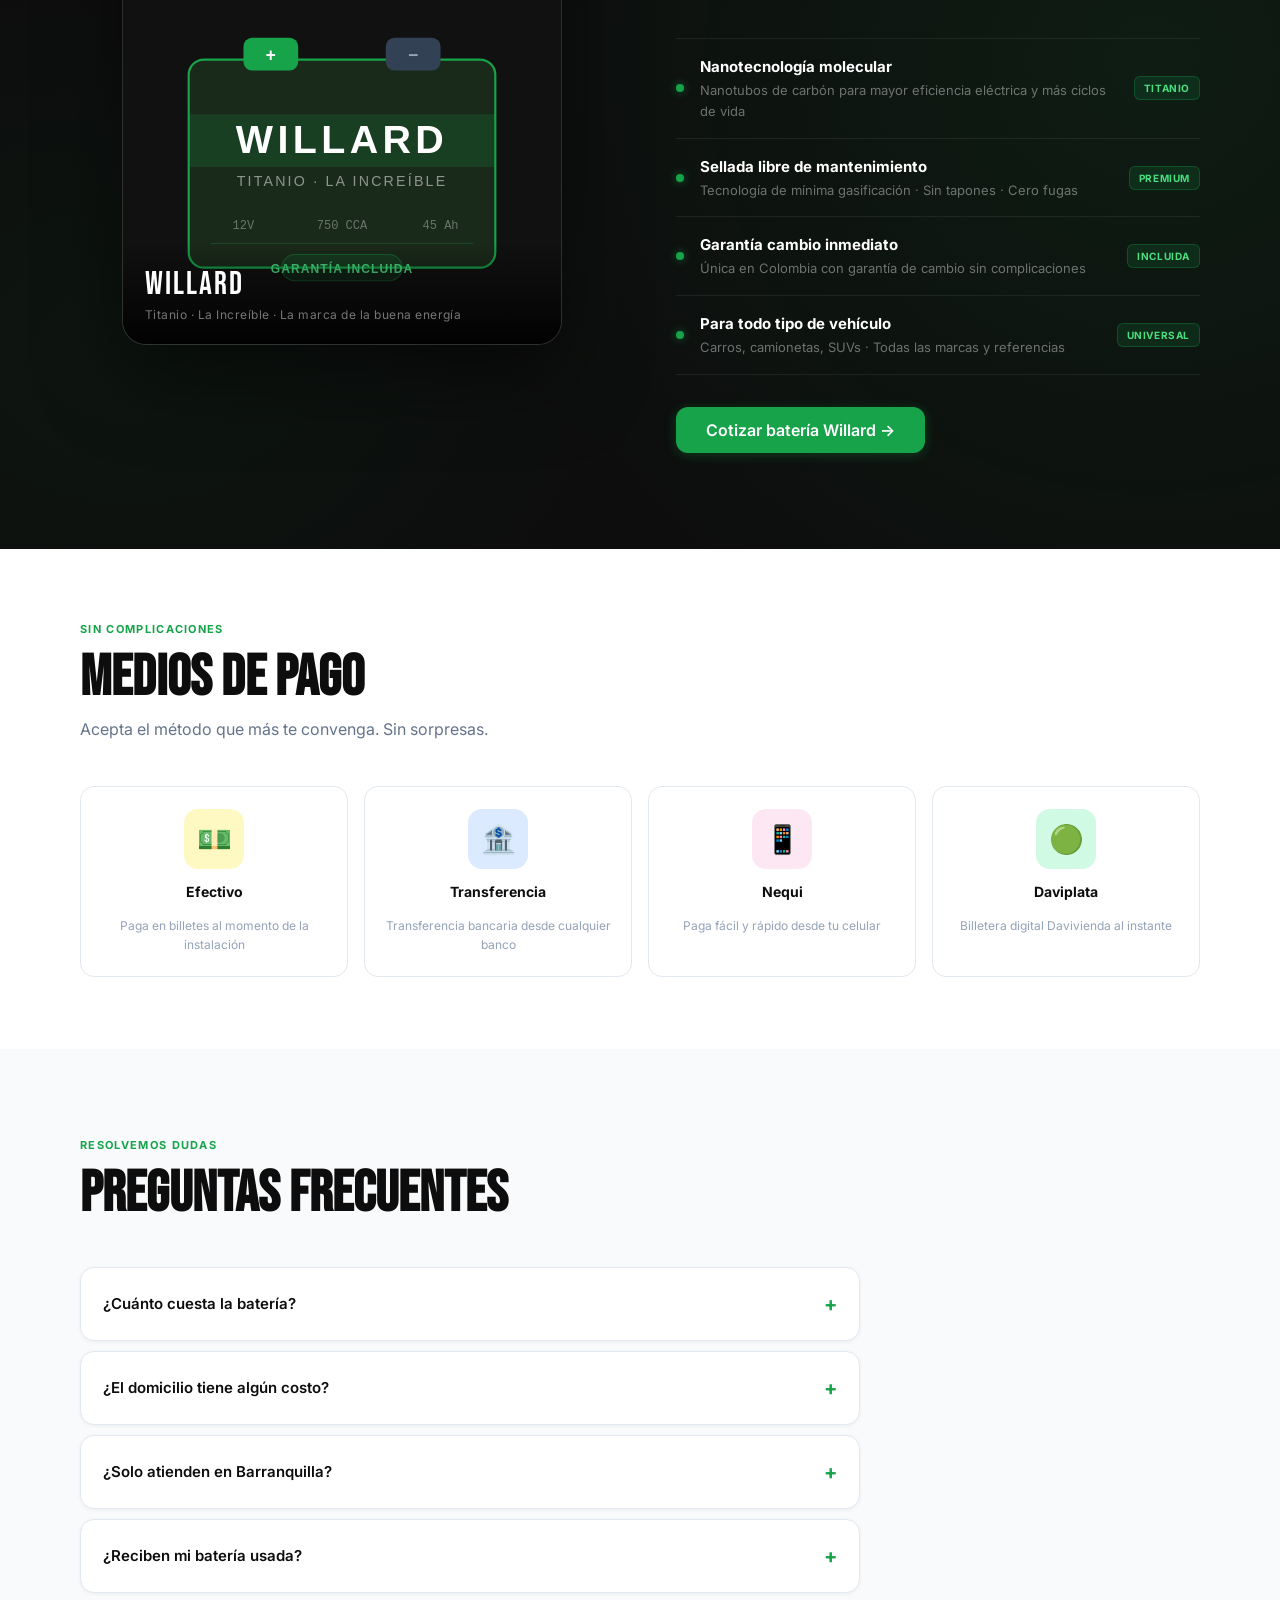
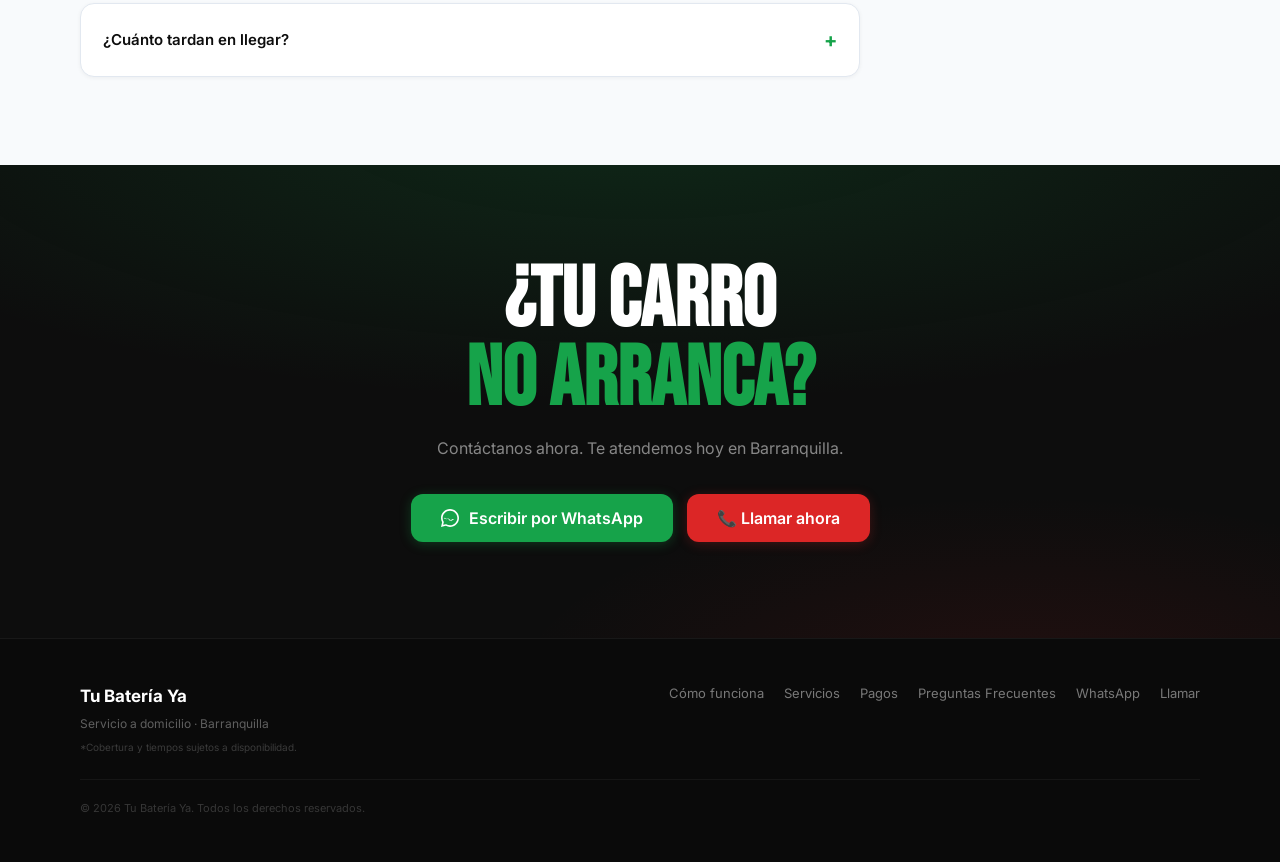
==== commit 6d3cdd31: "cambio_faq" ====
--- a/index.html
+++ b/index.html
@@ -459,7 +459,7 @@
         <a href="#como">Cómo funciona</a>
         <a href="#servicios">Servicios</a>
         <a href="#pagos">Pagos</a>
-        <a href="#faq">FAQ</a>
+        <a href="#faq">Preguntas Frecuentes</a>
         <a href="https://wa.me/573018296609">WhatsApp</a>
         <a href="tel:+573018296609">Llamar</a>
       </div>
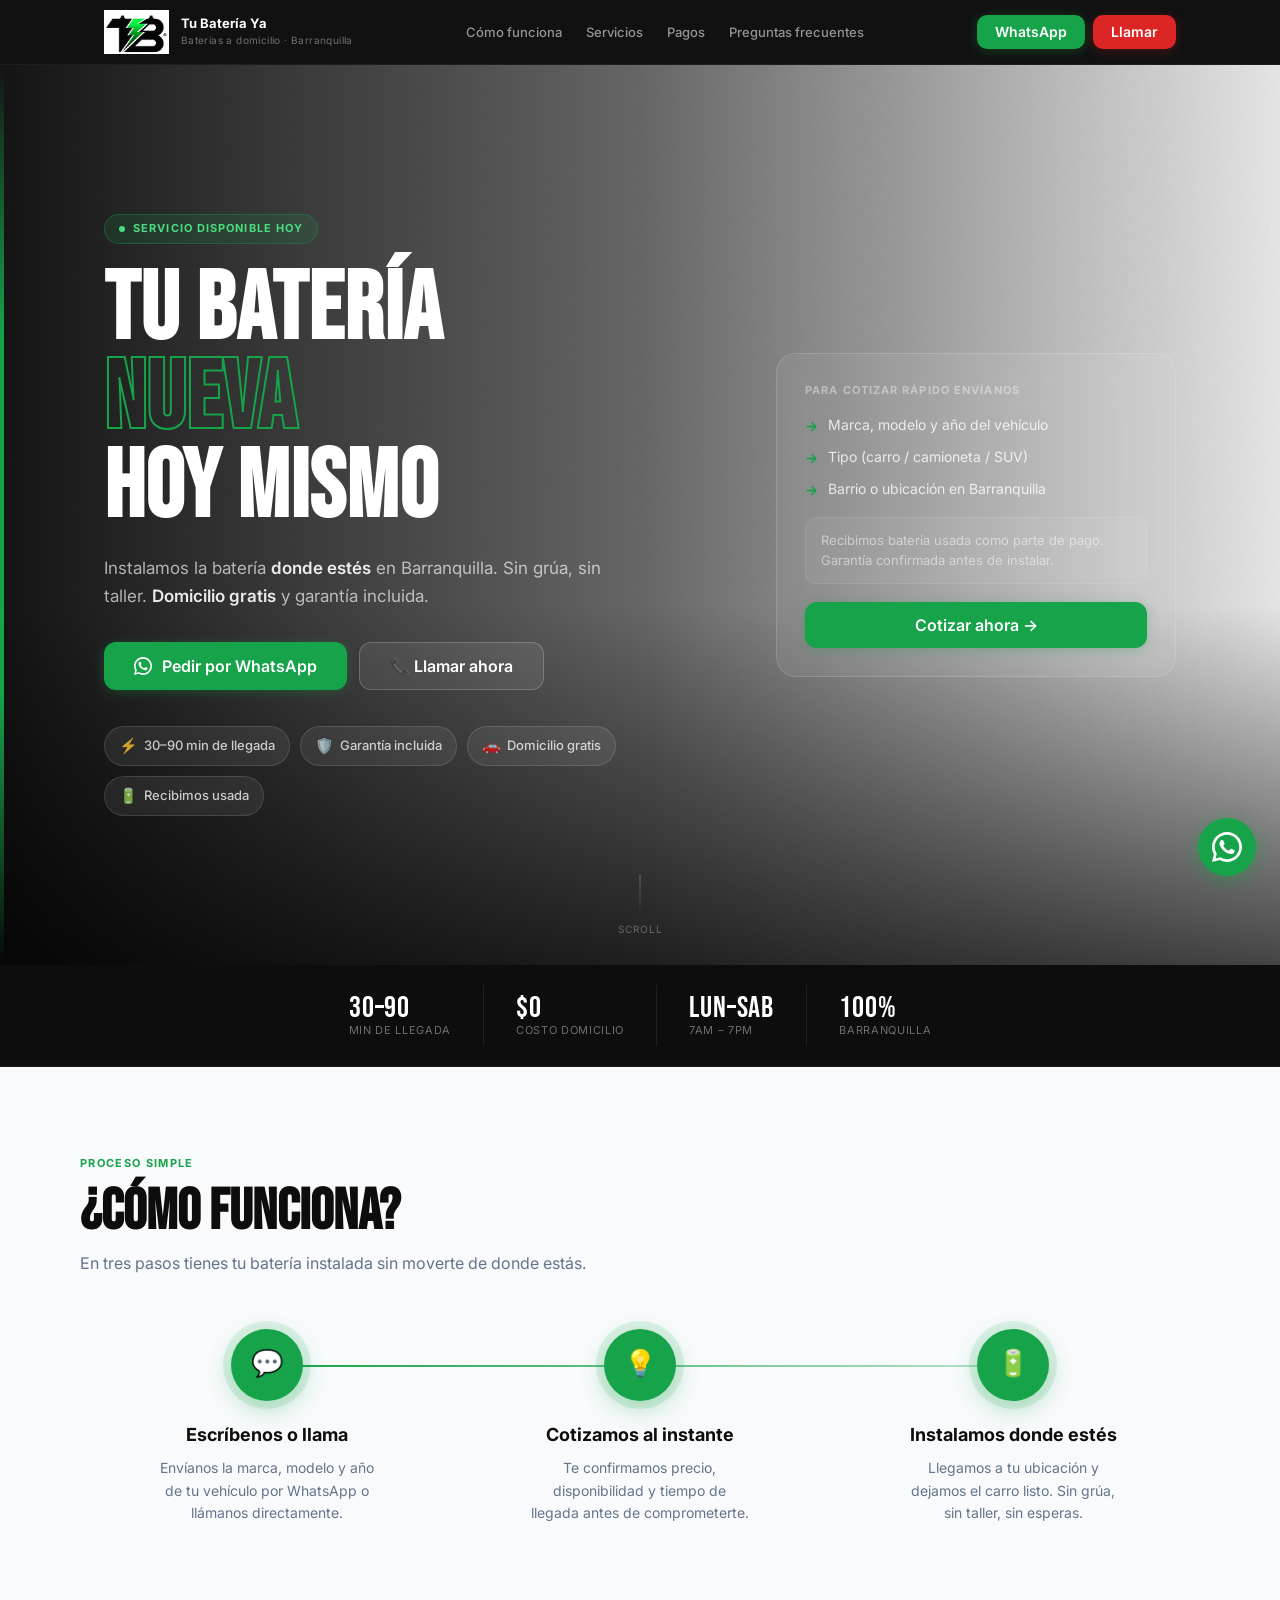
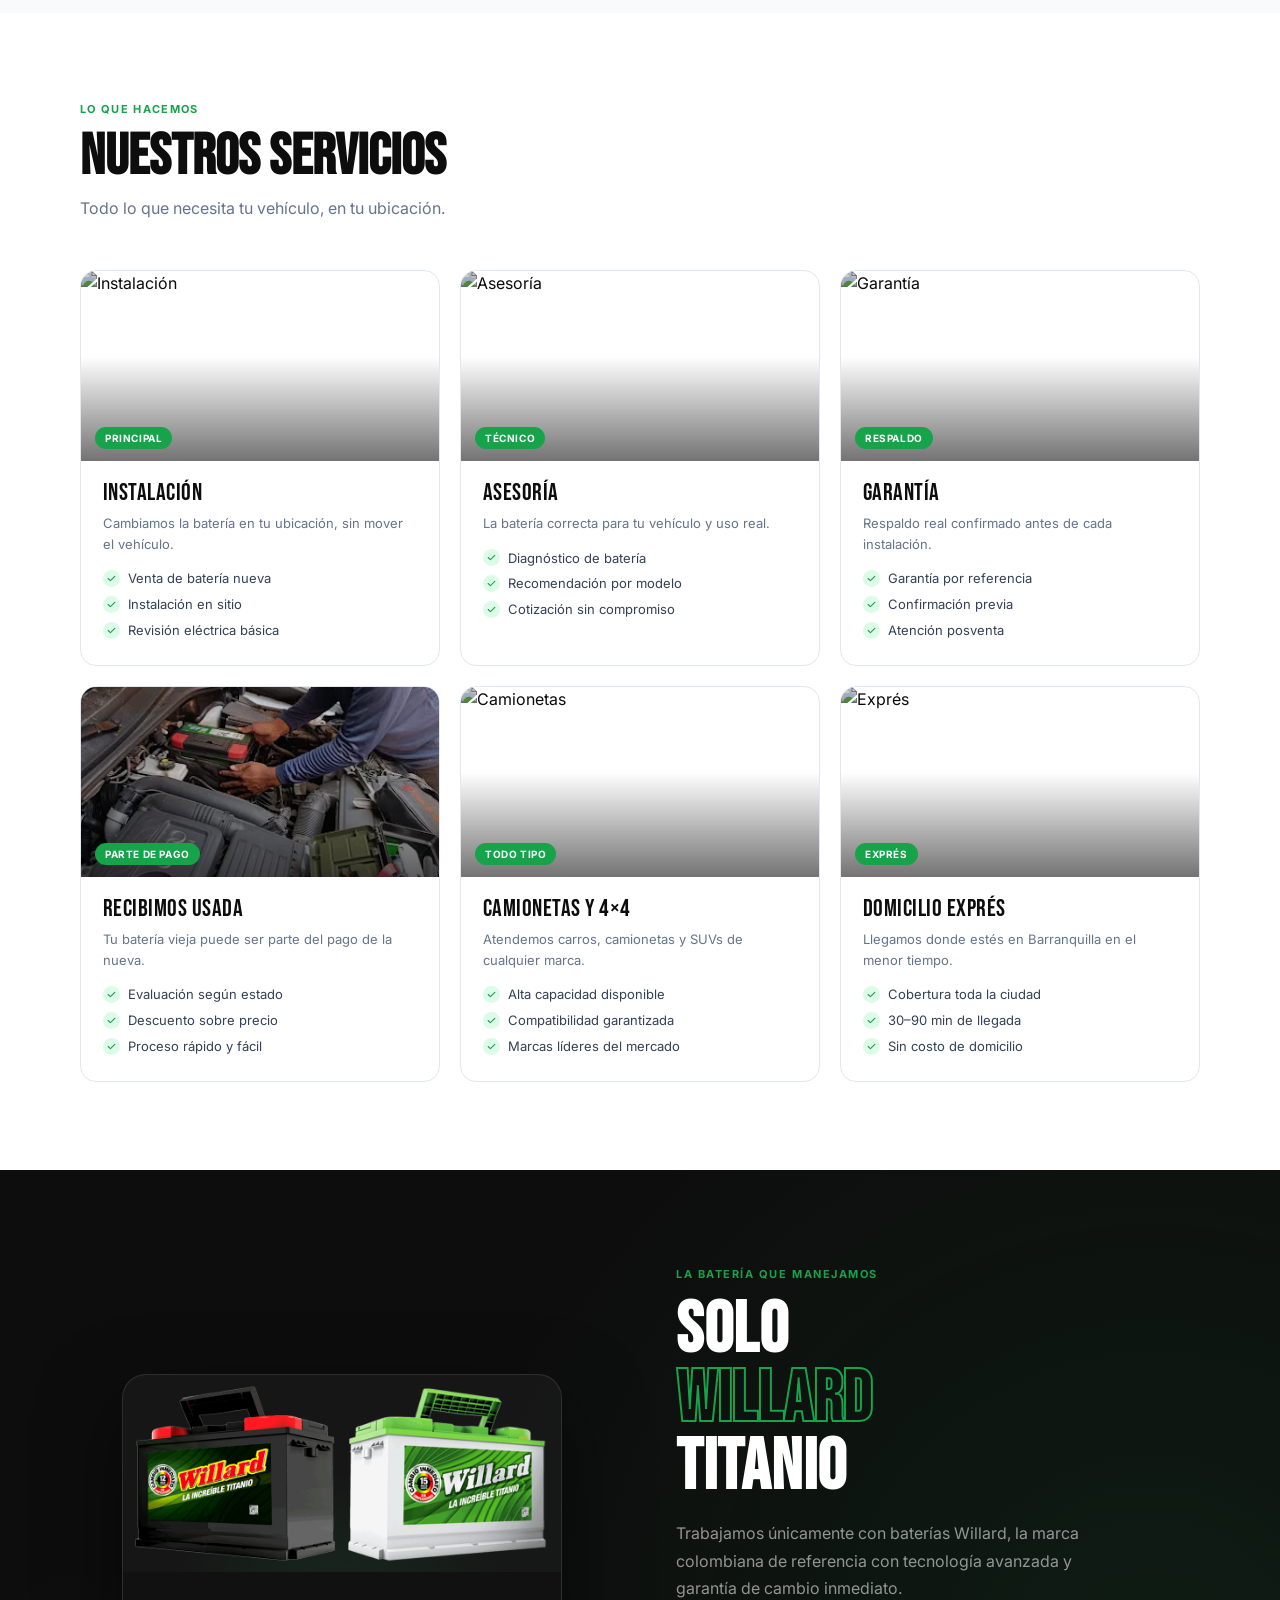
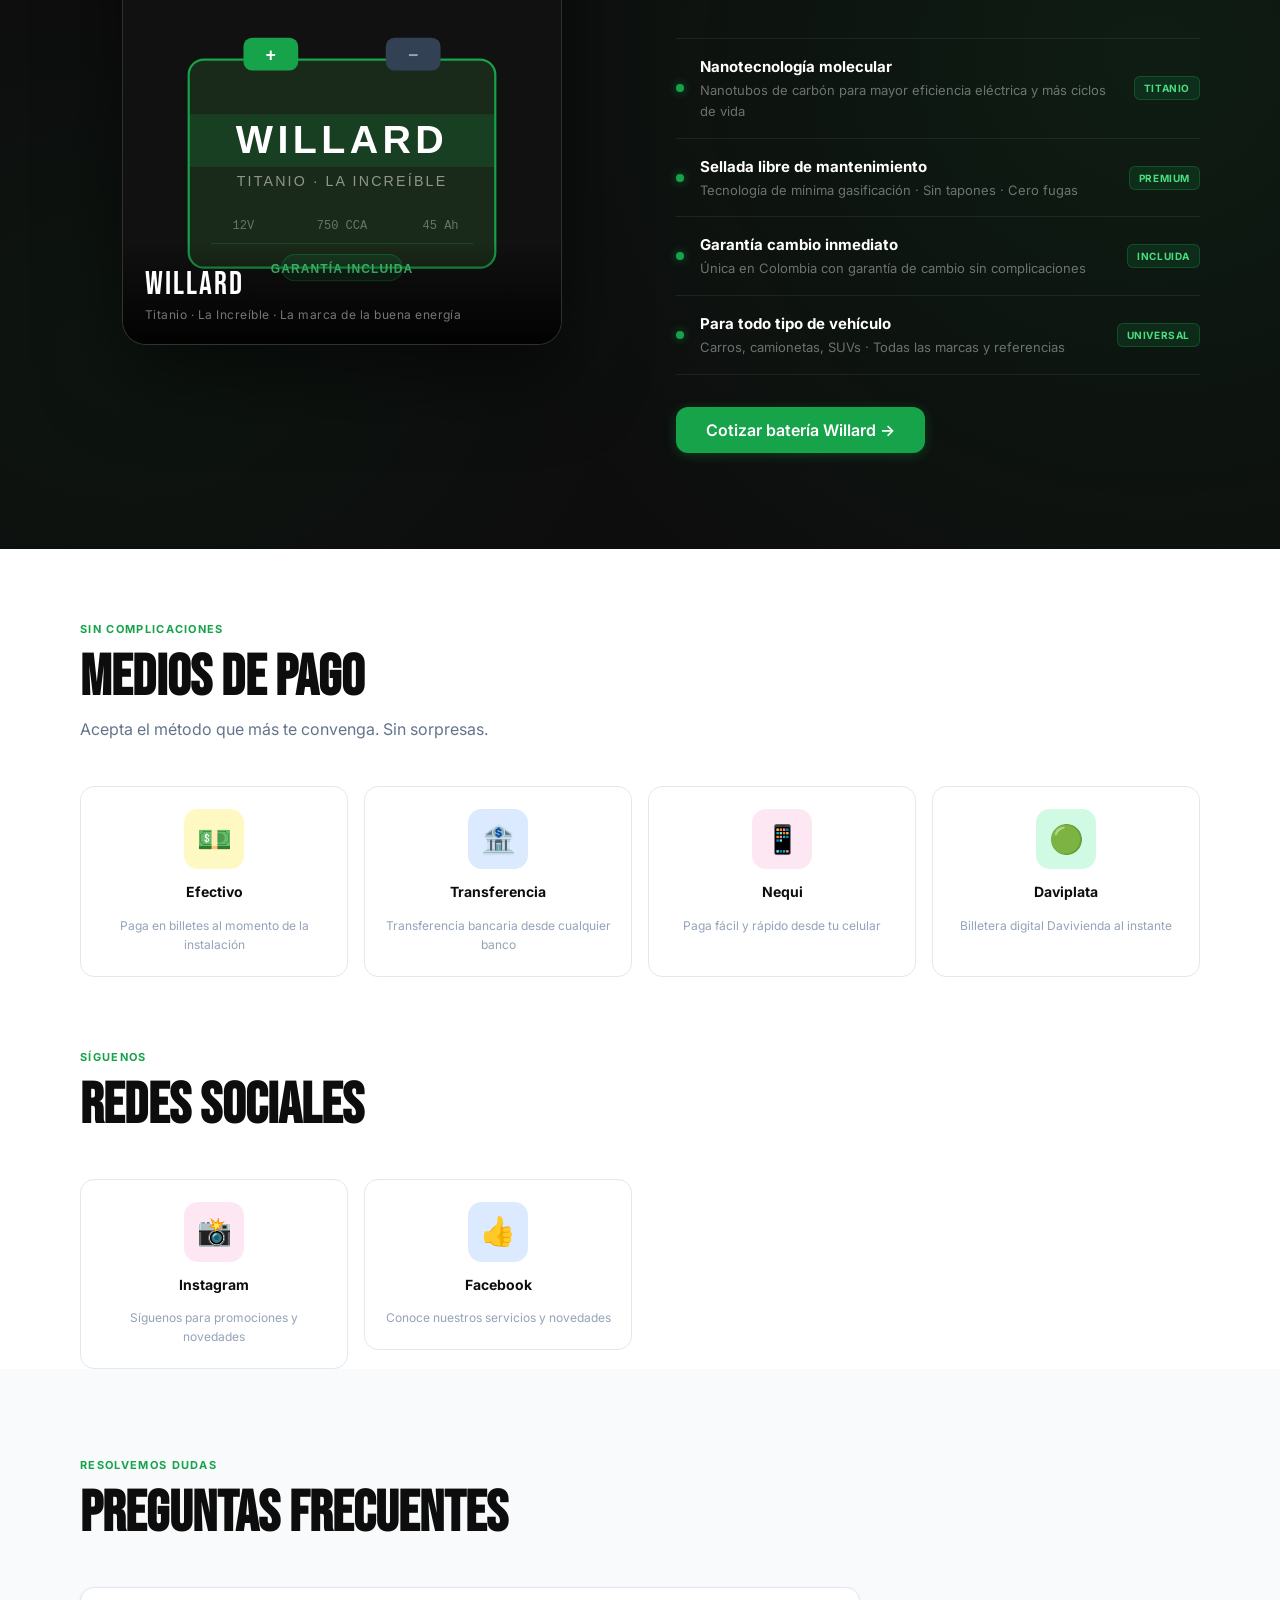
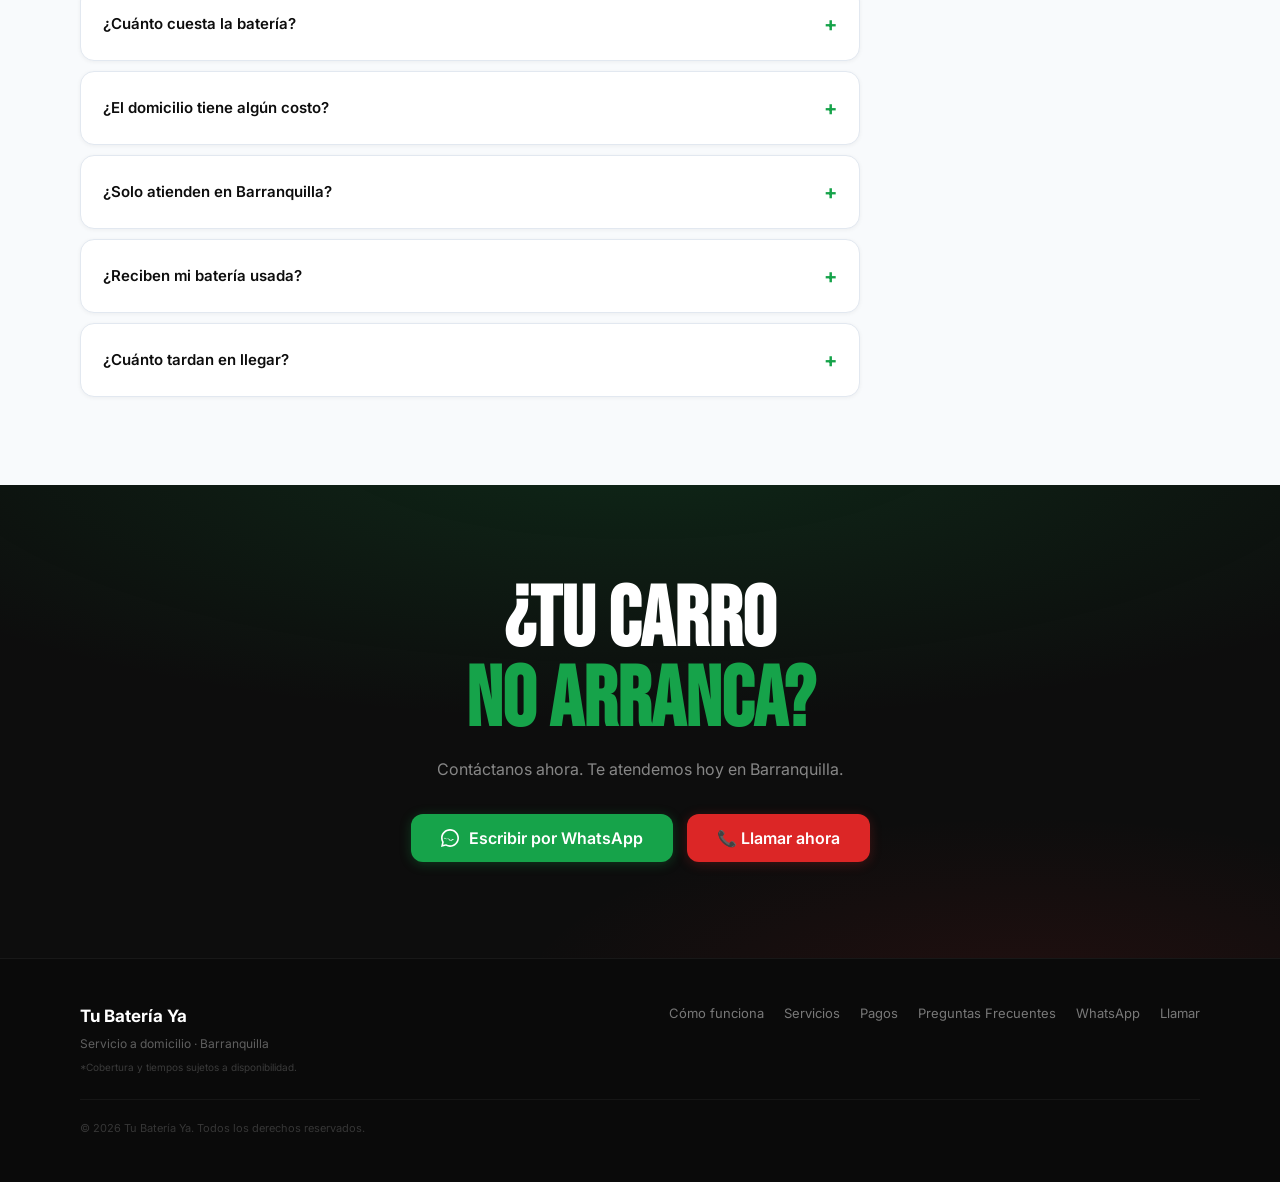
==== commit a4715718: "agg redes sociales" ====
--- a/index.html
+++ b/index.html
@@ -401,6 +401,38 @@
   </div>
 </section>
 
+<!-- REDES SOCIALES -->
+<section>
+  <div class="sec-inner">
+    
+    <p class="sec-eyebrow reveal">Síguenos</p>
+    <h2 class="sec-title reveal reveal-delay-1">Redes Sociales</h2>
+
+    <div class="pagos-grid" style="justify-content:center;">
+
+      <!-- INSTAGRAM -->
+      <a href="https://www.instagram.com/tubateriaya13?igsh=YWt2b2htN2JwOTAw" target="_blank" style="text-decoration:none;">
+        <div class="pago-card reveal reveal-delay-1">
+          <div class="pago-icon" style="background:#fce7f3">📸</div>
+          <div class="pago-name">Instagram</div>
+          <div class="pago-desc">Síguenos para promociones y novedades</div>
+        </div>
+      </a>
+
+      <!-- FACEBOOK -->
+      <a href="https://www.facebook.com/share/1bJabHgEVm/?mibextid=wwXIfr" target="_blank" style="text-decoration:none;">
+        <div class="pago-card reveal reveal-delay-2">
+          <div class="pago-icon" style="background:#dbeafe">👍</div>
+          <div class="pago-name">Facebook</div>
+          <div class="pago-desc">Conoce nuestros servicios y novedades</div>
+        </div>
+      </a>
+
+    </div>
+
+  </div>
+</section>
+
 <!-- FAQ -->
 <section id="faq">
   <div class="sec-inner">
@@ -431,6 +463,7 @@
   </div>
 </section>
 
+
 <!-- CTA FINAL -->
 <div class="cta-final">
   <div class="cta-final-inner">
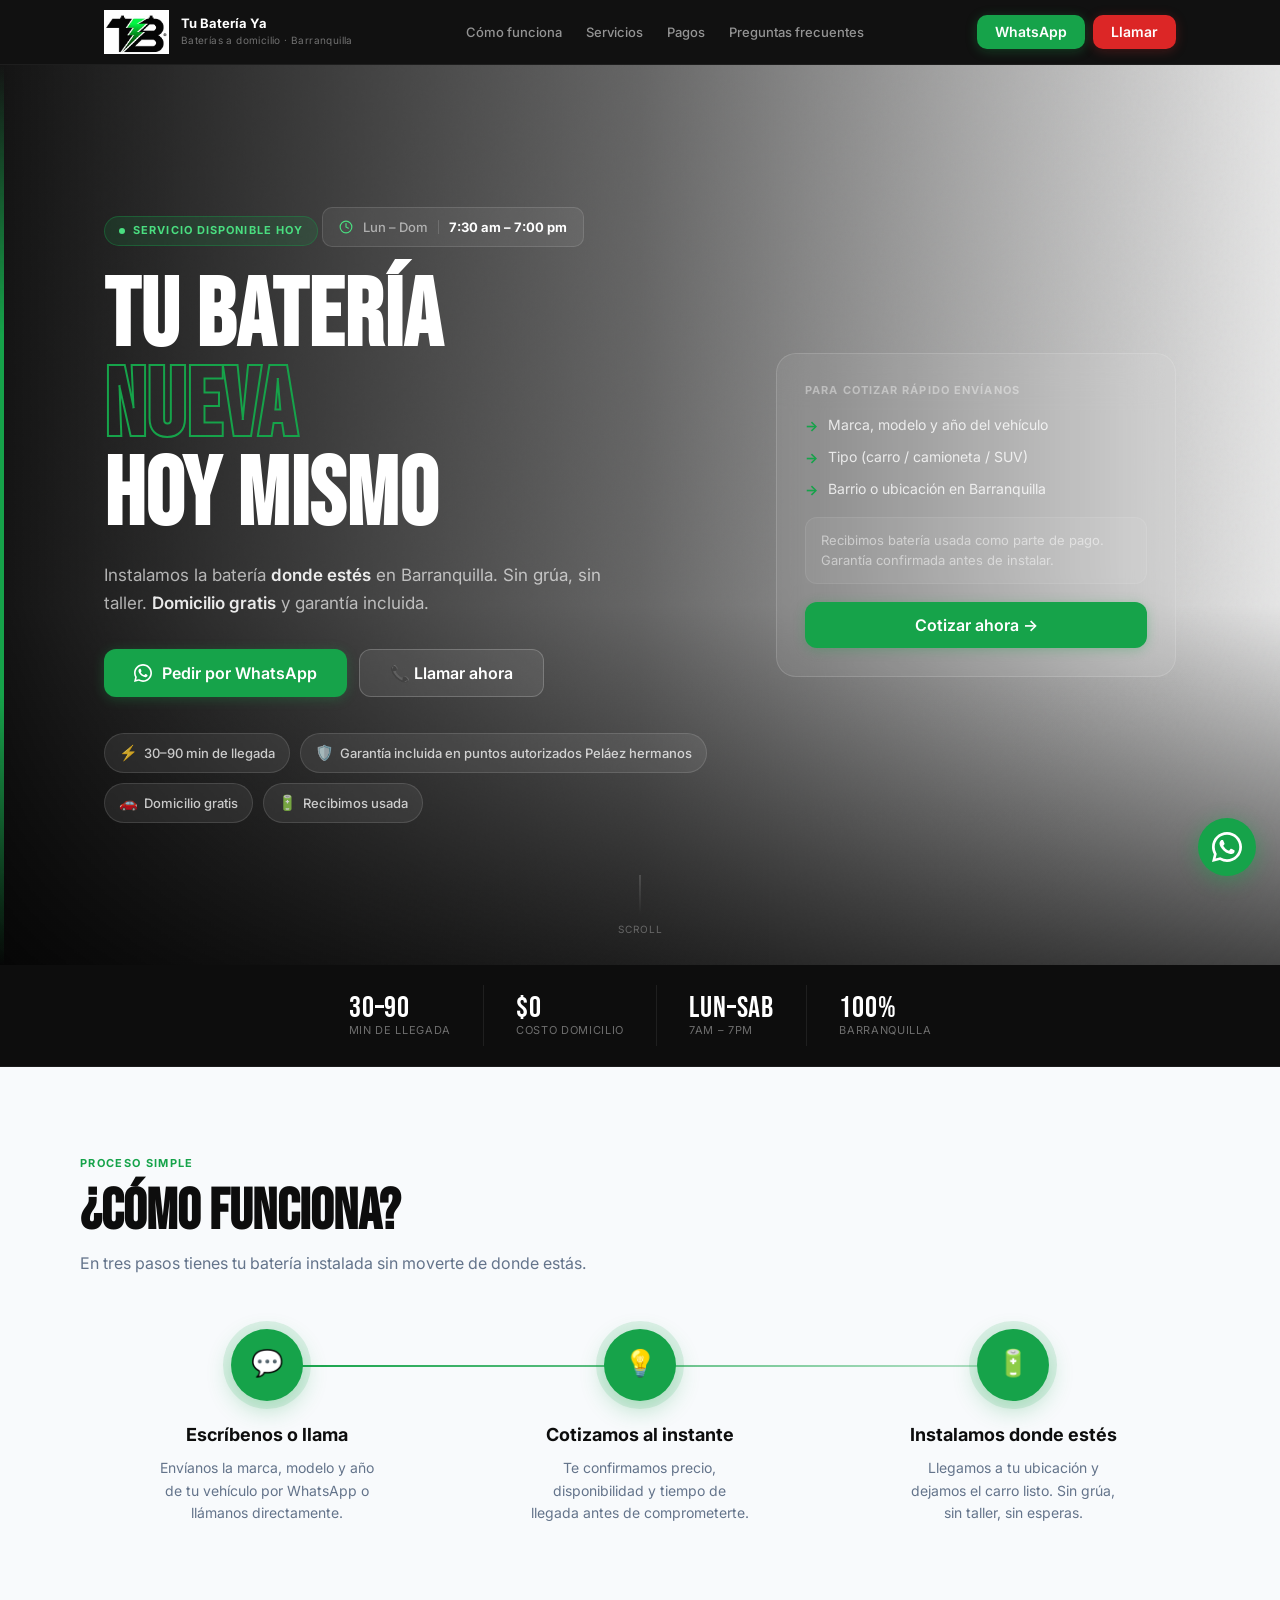
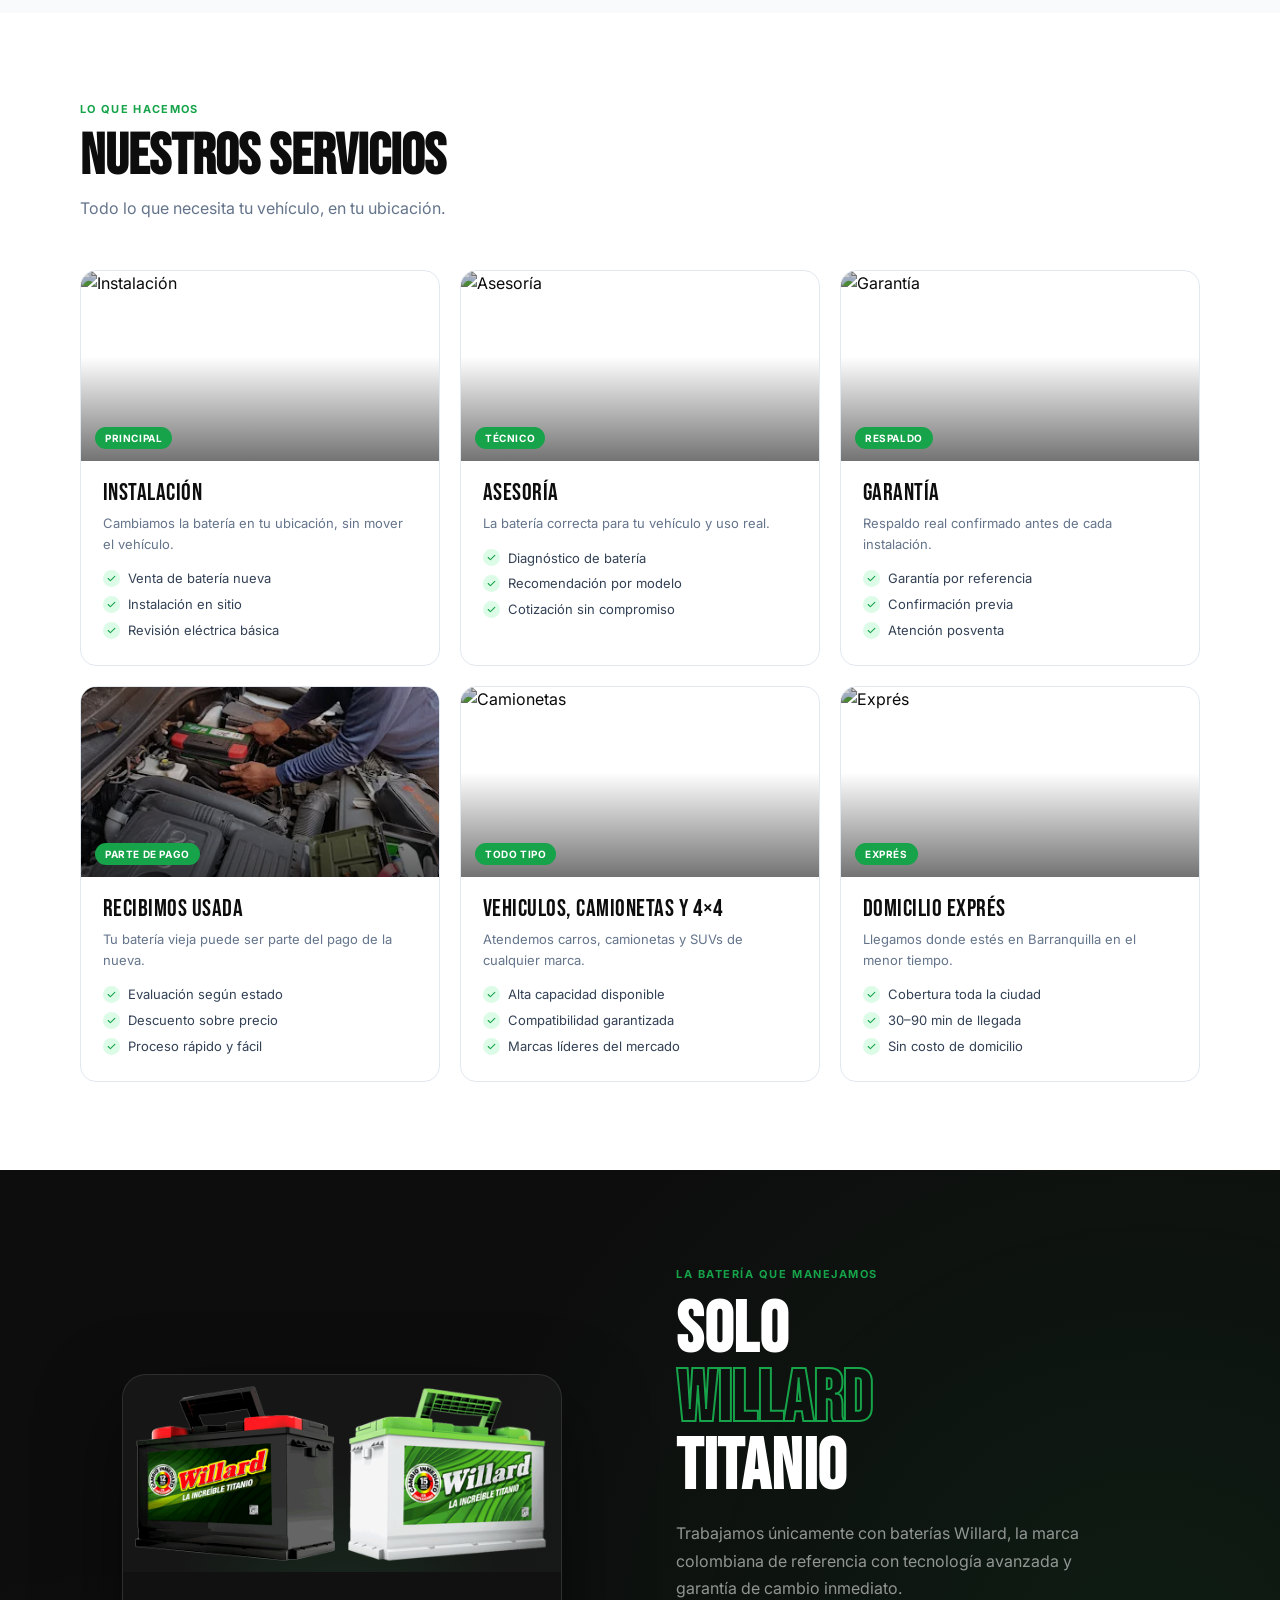
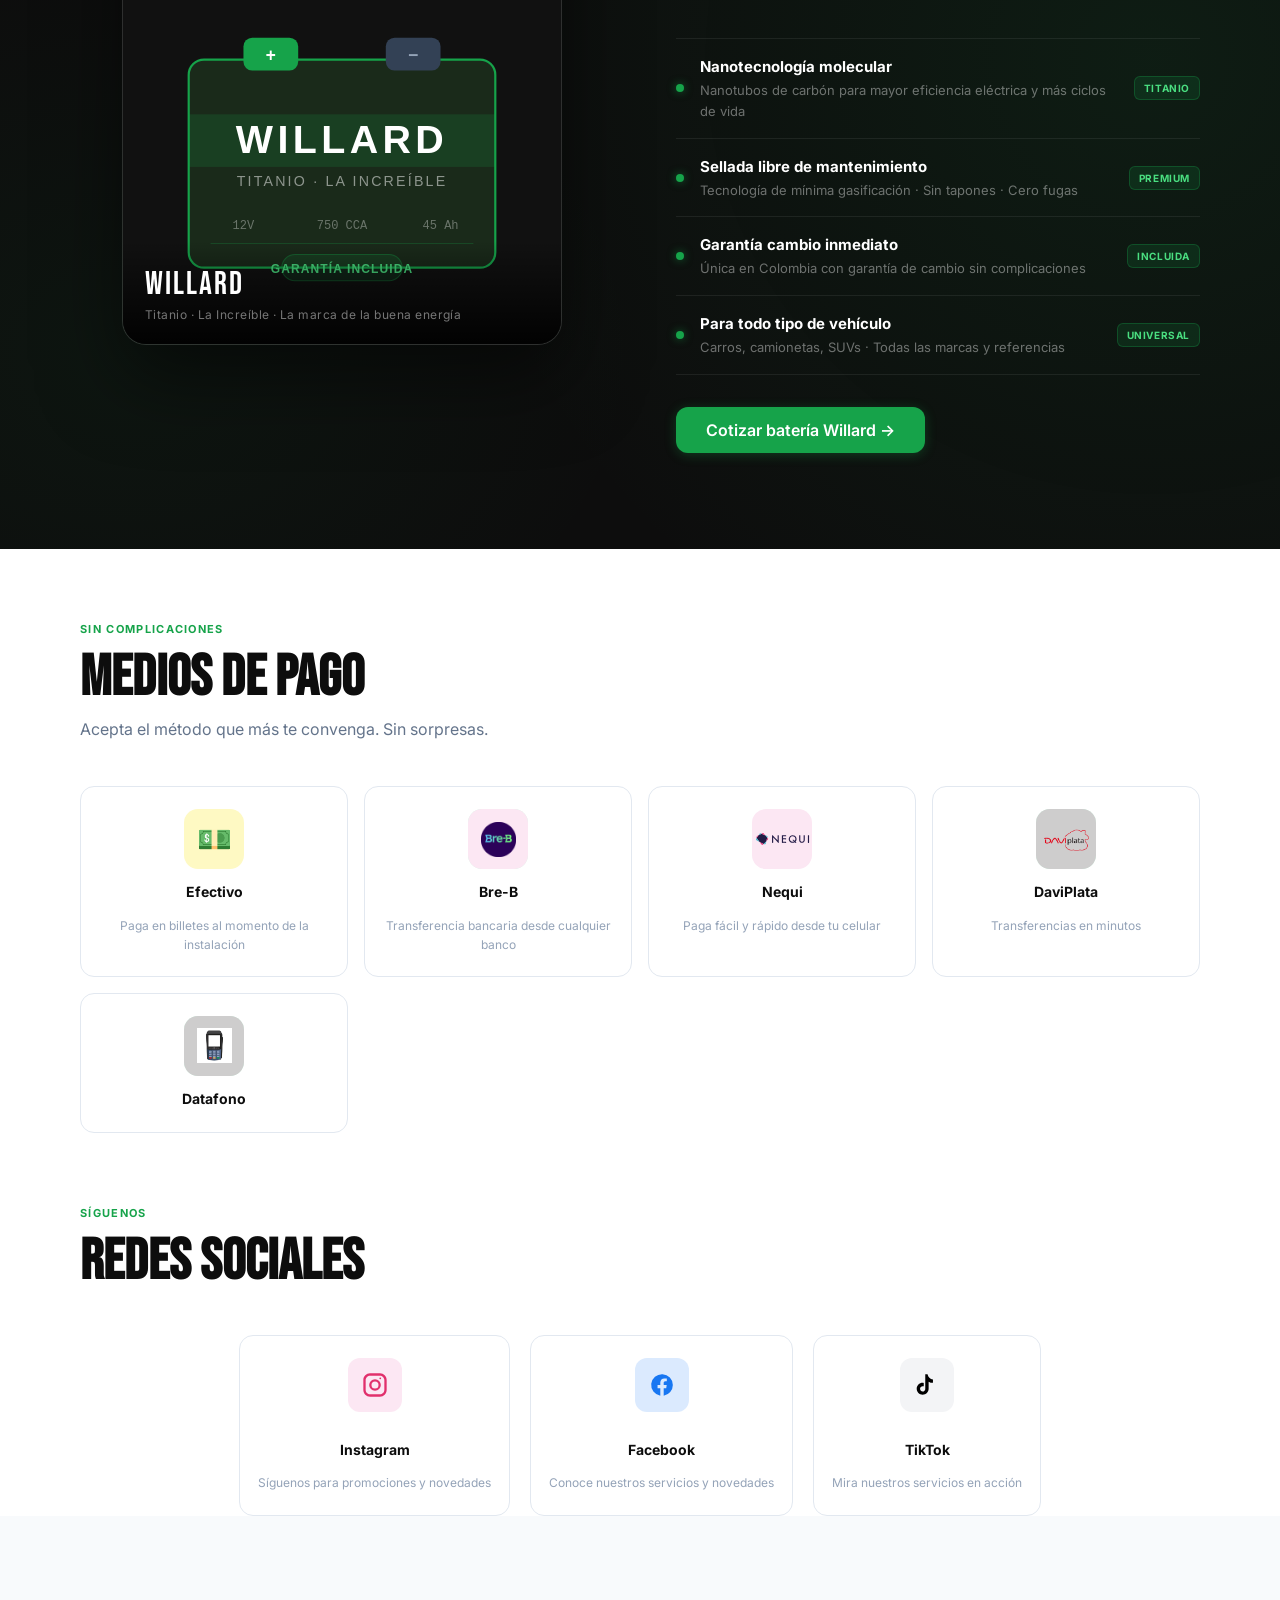
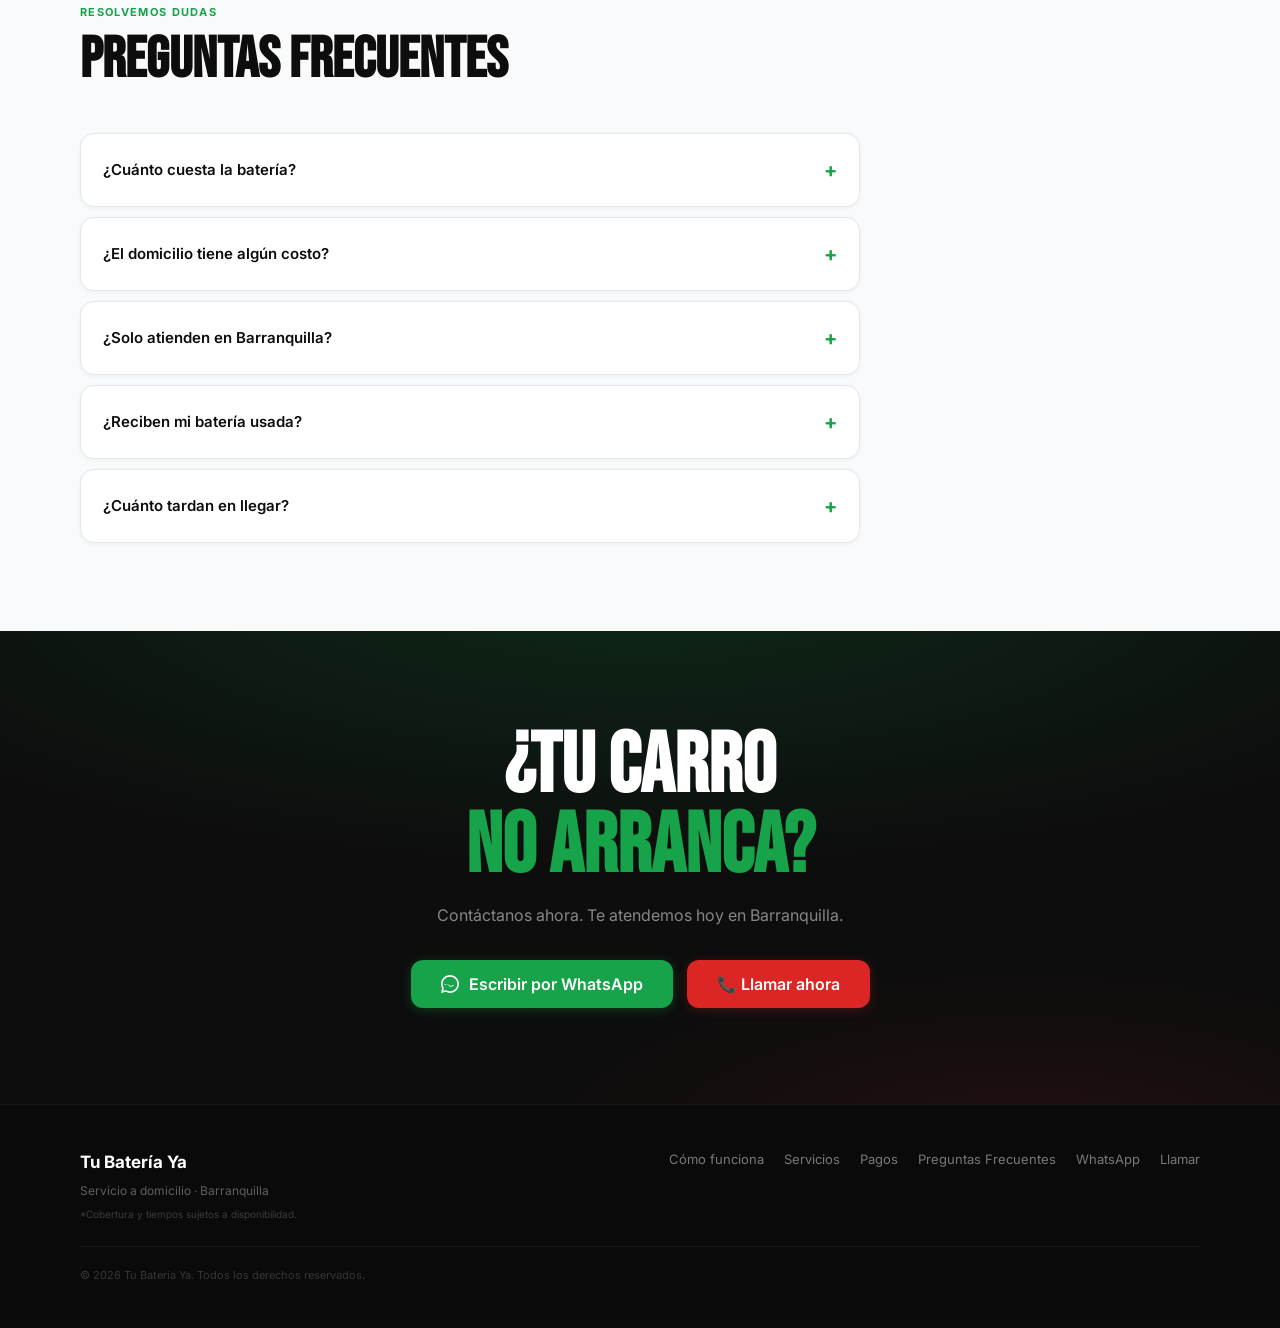
==== commit 88002f28: "ajustes" ====
--- a/index.html
+++ b/index.html
@@ -47,6 +47,18 @@
         <span class="hero-eyebrow-dot"></span>
         Servicio disponible hoy
       </div>
+
+      <div class="hero-hours">
+        <svg width="14" height="14" viewBox="0 0 24 24" fill="none"
+             stroke-width="2" stroke-linecap="round" stroke-linejoin="round">
+          <circle cx="12" cy="12" r="10"/>
+          <polyline points="12 6 12 12 16 14"/>
+        </svg>
+        <span class="hero-hours-days">Lun – Dom</span>
+        <span class="hero-hours-sep"></span>
+        <span class="hero-hours-time">7:30 am – 7:00 pm</span>
+      </div>
+
       <h1>
         Tu batería<br/>
         <em>nueva</em><br/>
@@ -65,7 +77,7 @@
       </div>
       <div class="hero-pills">
         <span class="pill"><span class="pill-icon">⚡</span>30–90 min de llegada</span>
-        <span class="pill"><span class="pill-icon">🛡️</span>Garantía incluida</span>
+        <span class="pill"><span class="pill-icon">🛡️</span>Garantía incluida en puntos autorizados Peláez hermanos</span>
         <span class="pill"><span class="pill-icon">🚗</span>Domicilio gratis</span>
         <span class="pill"><span class="pill-icon">🔋</span>Recibimos usada</span>
       </div>
@@ -234,7 +246,7 @@
           <div class="svc-img-grad"></div><span class="svc-tag">Todo tipo</span>
         </div>
         <div class="svc-body">
-          <div class="svc-name">Camionetas y 4×4</div>
+          <div class="svc-name">Vehiculos, Camionetas y 4×4</div>
           <p class="svc-desc">Atendemos carros, camionetas y SUVs de cualquier marca.</p>
           <ul class="svc-feats">
             <li><span class="check"></span>Alta capacidad disponible</li>
@@ -382,56 +394,84 @@
         <div class="pago-name">Efectivo</div>
         <div class="pago-desc">Paga en billetes al momento de la instalación</div>
       </div>
-      <div class="pago-card reveal reveal-delay-2">
-        <div class="pago-icon" style="background:#dbeafe">🏦</div>
-        <div class="pago-name">Transferencia</div>
+       <div class="pago-card reveal reveal-delay-4">
+        <div class="pago-icon" style="background:#d1fae5"><div class="pago-icon" style="background:#fce7f3"><img src="img/Bre-B_Mesa-de-trabajo-1.png" alt="Bre-B" style="width: 55px; height: 35px; object-fit: contain;"></div></div>
+        <div class="pago-name">Bre-B</div>
         <div class="pago-desc">Transferencia bancaria desde cualquier banco</div>
       </div>
       <div class="pago-card reveal reveal-delay-3">
-        <div class="pago-icon" style="background:#fce7f3">📱</div>
+        <div class="pago-icon" style="background:#fce7f3"><img src="img/nequi-2.svg" alt="Instagram" style="width: 55px; height: 35px; object-fit: contain;"></div>
         <div class="pago-name">Nequi</div>
         <div class="pago-desc">Paga fácil y rápido desde tu celular</div>
       </div>
       <div class="pago-card reveal reveal-delay-4">
-        <div class="pago-icon" style="background:#d1fae5">🟢</div>
-        <div class="pago-name">Daviplata</div>
-        <div class="pago-desc">Billetera digital Davivienda al instante</div>
-      </div>
-    </div>
-  </div>
-</section>
-
+        <div class="pago-icon" style="background:#d1fae5"><div class="pago-icon" style="background:#cecdcd"><img src="img/NM_DaviPlata_Color.png" alt="Daviplata" style="width: 55px; height: 35px; object-fit: contain;"></div></div>
+        <div class="pago-name">DaviPlata</div>
+        <div class="pago-desc">Transferencias en minutos</div>
+      </div>
+      <div class="pago-card reveal reveal-delay-5">
+        <div class="pago-icon" style="background:#d1fae5"><div class="pago-icon" style="background:#cecdcd"><img src="img/dataphone-device-technology-isolated-icon-free-vector.jpg" alt="Daviplata" style="width: 55px; height: 35px; object-fit: contain;"></div></div>
+        <div class="pago-name">Datafono</div>
+        
+      </div>
+    </div>
+  </div>
+</section>
+<!-- REDES SOCIALES -->
 <!-- REDES SOCIALES -->
 <section>
   <div class="sec-inner">
-    
     <p class="sec-eyebrow reveal">Síguenos</p>
     <h2 class="sec-title reveal reveal-delay-1">Redes Sociales</h2>
 
-    <div class="pagos-grid" style="justify-content:center;">
+    <div class="pagos-grid" style="display: flex; justify-content: center; gap: 20px; flex-wrap: wrap;">
 
       <!-- INSTAGRAM -->
-      <a href="https://www.instagram.com/tubateriaya13?igsh=YWt2b2htN2JwOTAw" target="_blank" style="text-decoration:none;">
+      <a href="https://www.instagram.com" target="_blank" style="text-decoration:none; color:inherit;">
         <div class="pago-card reveal reveal-delay-1">
-          <div class="pago-icon" style="background:#fce7f3">📸</div>
+          <!-- Cambiado border-radius a 12px y tamaño a 54px -->
+          <div class="pago-icon" style="background:#fce7f3; width: 54px; height: 54px; border-radius: 12px; display: flex; align-items: center; justify-content: center; margin: 0 auto 15px auto;">
+            <svg xmlns="http://www.w3.org" width="28" height="28" fill="#E1306C" viewBox="0 0 24 24">
+              <path d="M7.75 2C4.574 2 2 4.574 2 7.75v8.5C2 19.426 4.574 22 7.75 22h8.5C19.426 22 22 19.426 22 16.25v-8.5C22 4.574 19.426 2 16.25 2h-8.5zm0 2h8.5C18.216 4 20 5.784 20 7.75v8.5c0 1.966-1.784 3.75-3.75 3.75h-8.5C5.784 20 4 18.216 4 16.25v-8.5C4 5.784 5.784 4 7.75 4zm8.75 1.5a.75.75 0 100 1.5.75.75 0 000-1.5zM12 7a5 5 0 100 10 5 5 0 000-10zm0 2a3 3 0 110 6 3 3 0 010-6z""")/>>
+            </svg>
+          </div>
           <div class="pago-name">Instagram</div>
           <div class="pago-desc">Síguenos para promociones y novedades</div>
         </div>
       </a>
 
       <!-- FACEBOOK -->
-      <a href="https://www.facebook.com/share/1bJabHgEVm/?mibextid=wwXIfr" target="_blank" style="text-decoration:none;">
+      <a href="https://www.facebook.com" target="_blank" style="text-decoration:none; color:inherit;">
         <div class="pago-card reveal reveal-delay-2">
-          <div class="pago-icon" style="background:#dbeafe">👍</div>
+          <div class="pago-icon" style="background:#dbeafe; width: 54px; height: 54px; border-radius: 12px; display: flex; align-items: center; justify-content: center; margin: 0 auto 15px auto;">
+            <svg xmlns="http://www.w3.org" width="26" height="26" fill="#1877F2" viewBox="0 0 24 24">
+              <path d="M22 12a10 10 0 10-11.563 9.875v-6.988H7.897V12h2.54V9.797c0-2.506 1.492-3.89 3.777-3.89 1.094 0 2.238.195 2.238.195v2.46h-1.26c-1.243 0-1.63.772-1.63 1.563V12h2.773l-.443 2.887h-2.33v6.988A10 10 0 0022 12z""")/>>
+            </svg>
+          </div>
           <div class="pago-name">Facebook</div>
           <div class="pago-desc">Conoce nuestros servicios y novedades</div>
         </div>
       </a>
 
-    </div>
-
-  </div>
-</section>
+      <!-- TIKTOK -->
+      <a href="https://www.tiktok.com" target="_blank" style="text-decoration:none; color:inherit;">
+        <div class="pago-card reveal reveal-delay-3">
+          <div class="pago-icon" style="background:#f3f4f6; width: 54px; height: 54px; border-radius: 12px; display: flex; align-items: center; justify-content: center; margin: 0 auto 15px auto;">
+            <svg xmlns="http://www.w3.org" width="26" height="26" fill="#000" viewBox="0 0 24 24">
+              <path d="M12.5 2c.5 2.6 2.4 4.5 5 5v3c-1.4 0-2.8-.4-4-1.1v6.6c0 3-2.4 5.5-5.5 5.5S2.5 18.5 2.5 15.5 4.9 10 8 10c.3 0 .7 0 1 .1v3.1c-.3-.1-.6-.1-1-.1-1.3 0-2.4 1.1-2.4 2.4S6.7 18 8 18s2.4-1.1 2.4-2.4V2h2.1z""")/>>
+            </svg>
+          </div>
+          <div class="pago-name">TikTok</div>
+          <div class="pago-desc">Mira nuestros servicios en acción</div>
+        </div>
+      </a>
+
+    </div>
+  </div>
+</section>
+
+
+
 
 <!-- FAQ -->
 <section id="faq">
--- a/style.css
+++ b/style.css
@@ -122,6 +122,35 @@
   color:#4ade80;letter-spacing:.1em;text-transform:uppercase;
   margin-bottom:22px;
 }
+/* ─── HERO HOURS ─── */
+.hero-hours {
+  display: inline-flex;
+  align-items: center;
+  gap: 10px;
+  background: rgba(255,255,255,0.06);
+  border: 1px solid rgba(255,255,255,0.12);
+  border-radius: 10px;
+  padding: 9px 16px;
+  margin-bottom: 26px;
+  font-size: 13px;
+  font-weight: 500;
+  color: rgba(255,255,255,0.6);
+}
+.hero-hours svg {
+  stroke: #4ade80;
+  flex-shrink: 0;
+}
+.hero-hours-sep {
+  width: 1px;
+  height: 14px;
+  background: rgba(255,255,255,0.15);
+  flex-shrink: 0;
+}
+.hero-hours-days { color: rgba(255,255,255,0.55); }
+.hero-hours-time { color: #fff; font-weight: 700; }
+@media(max-width:480px){
+  .hero-hours { font-size: 12px; padding: 7px 12px; gap: 8px; }
+}
 .hero-eyebrow-dot{
   width:6px;height:6px;border-radius:50%;
   background:#4ade80;
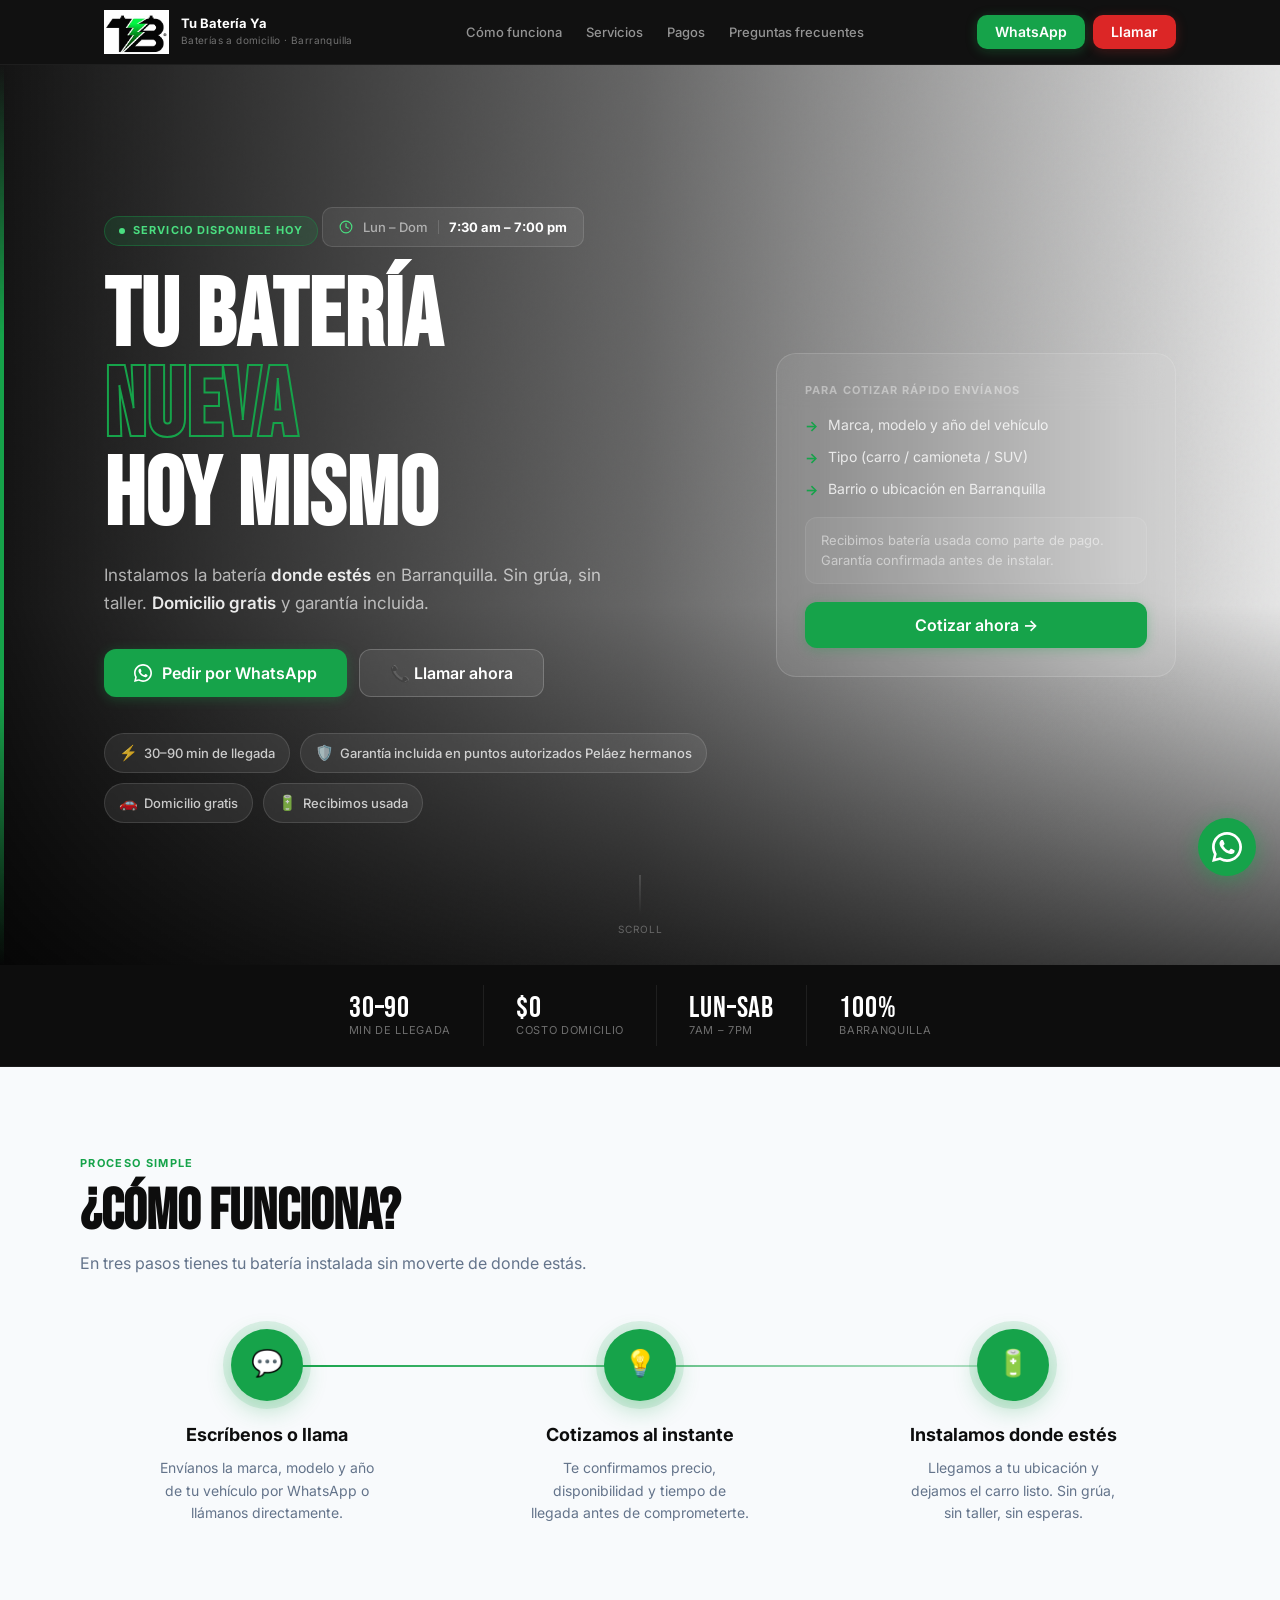
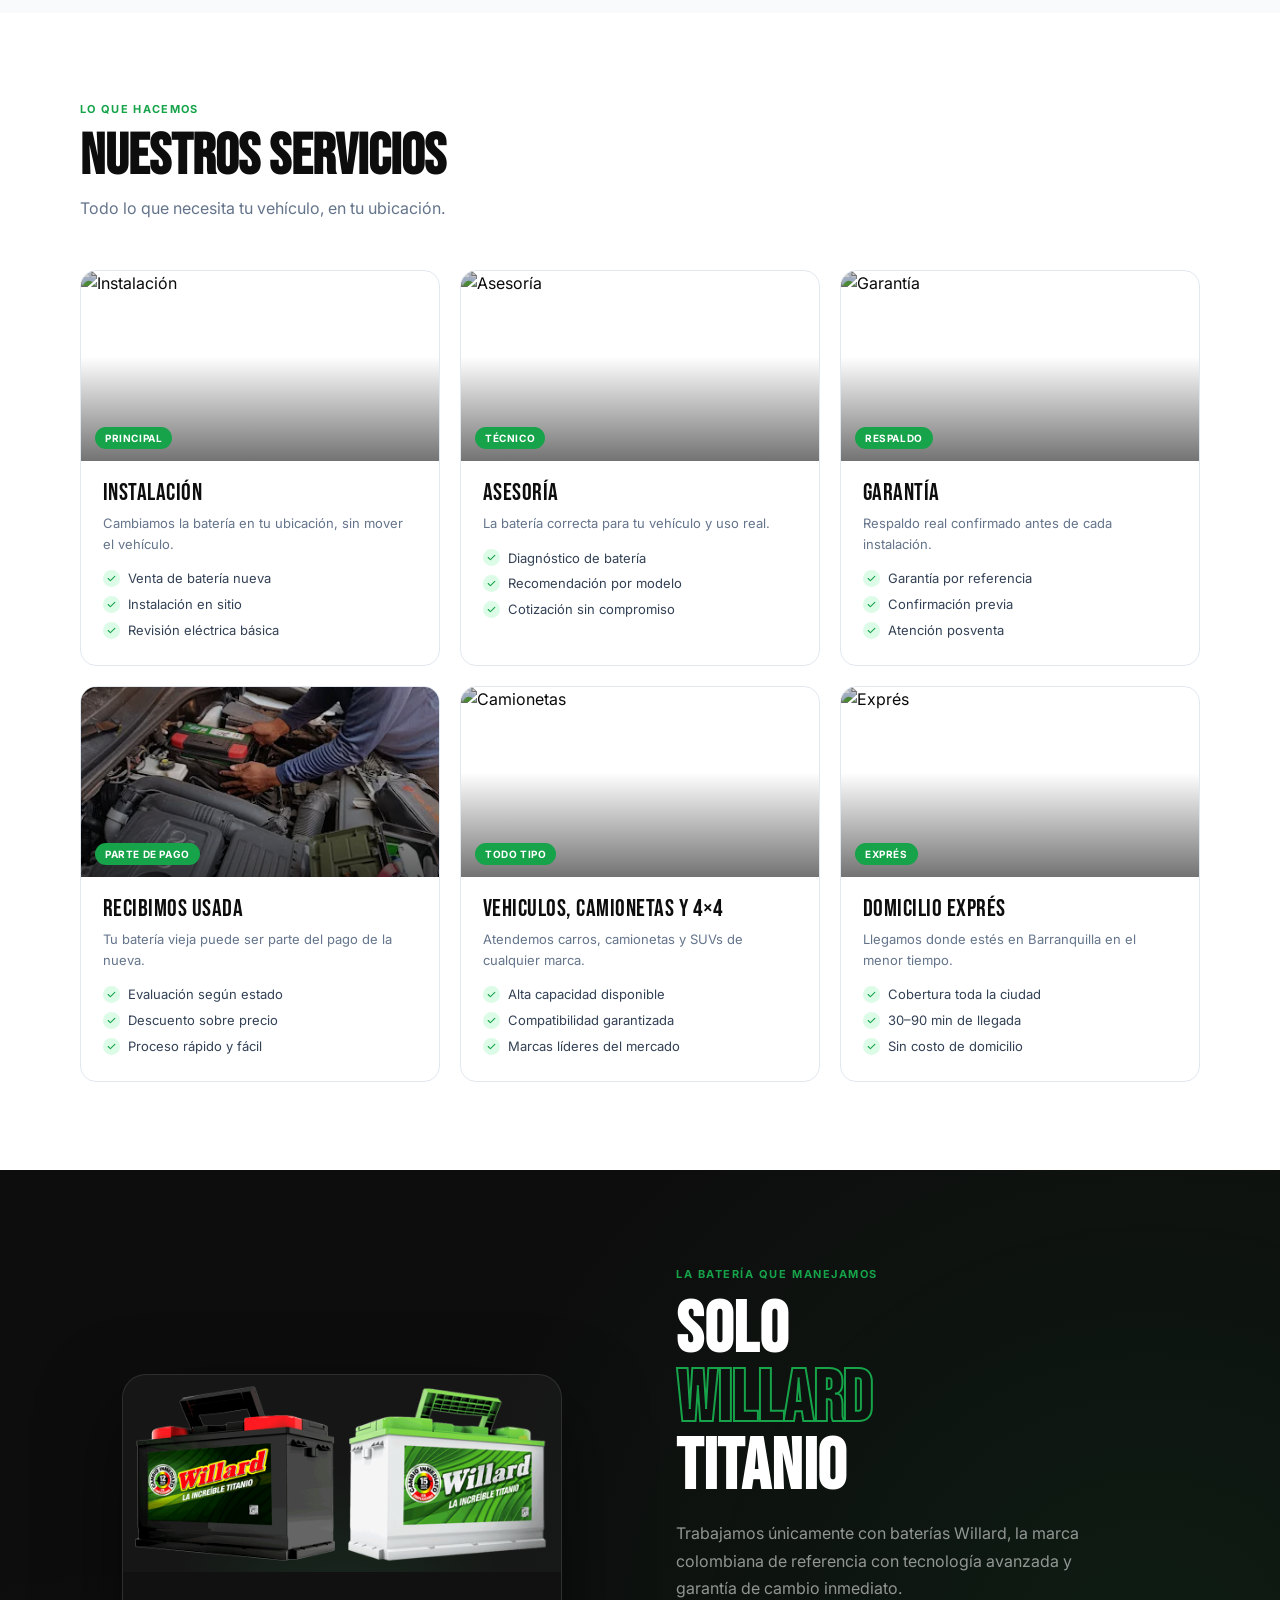
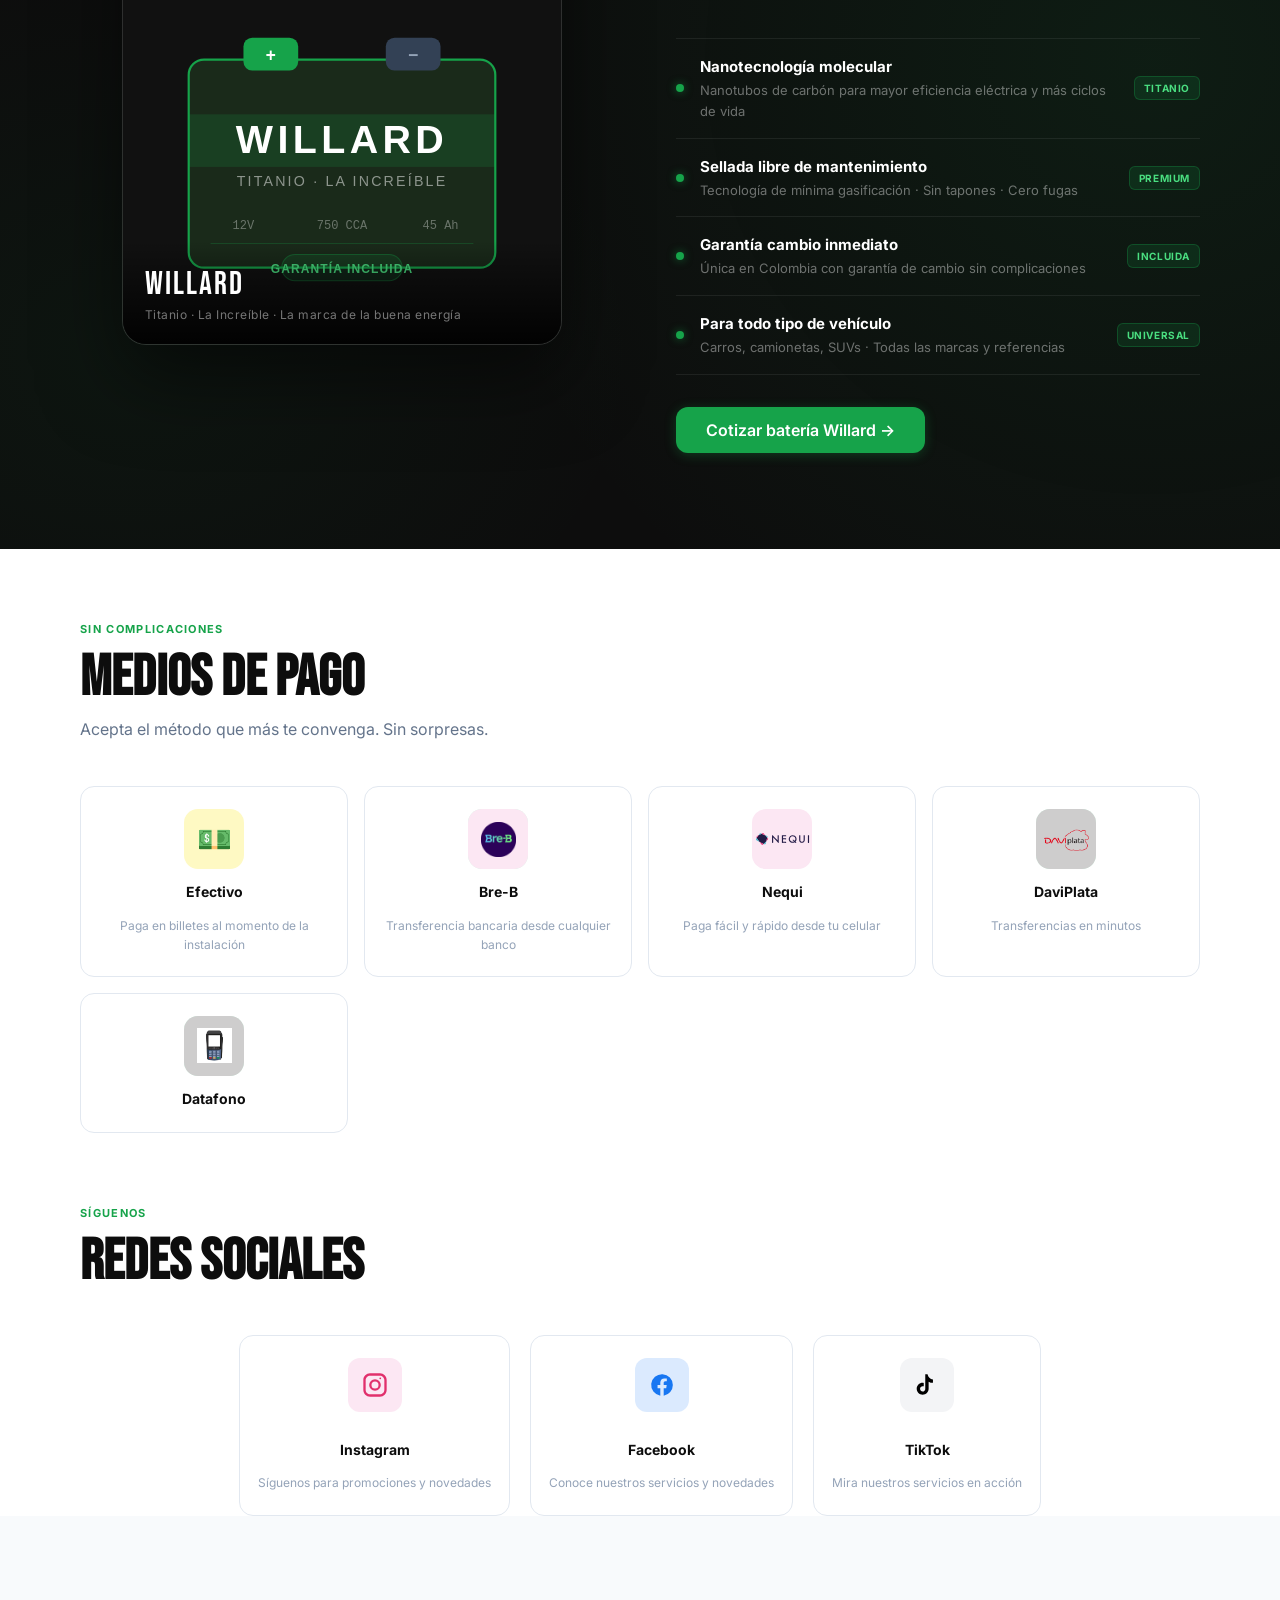
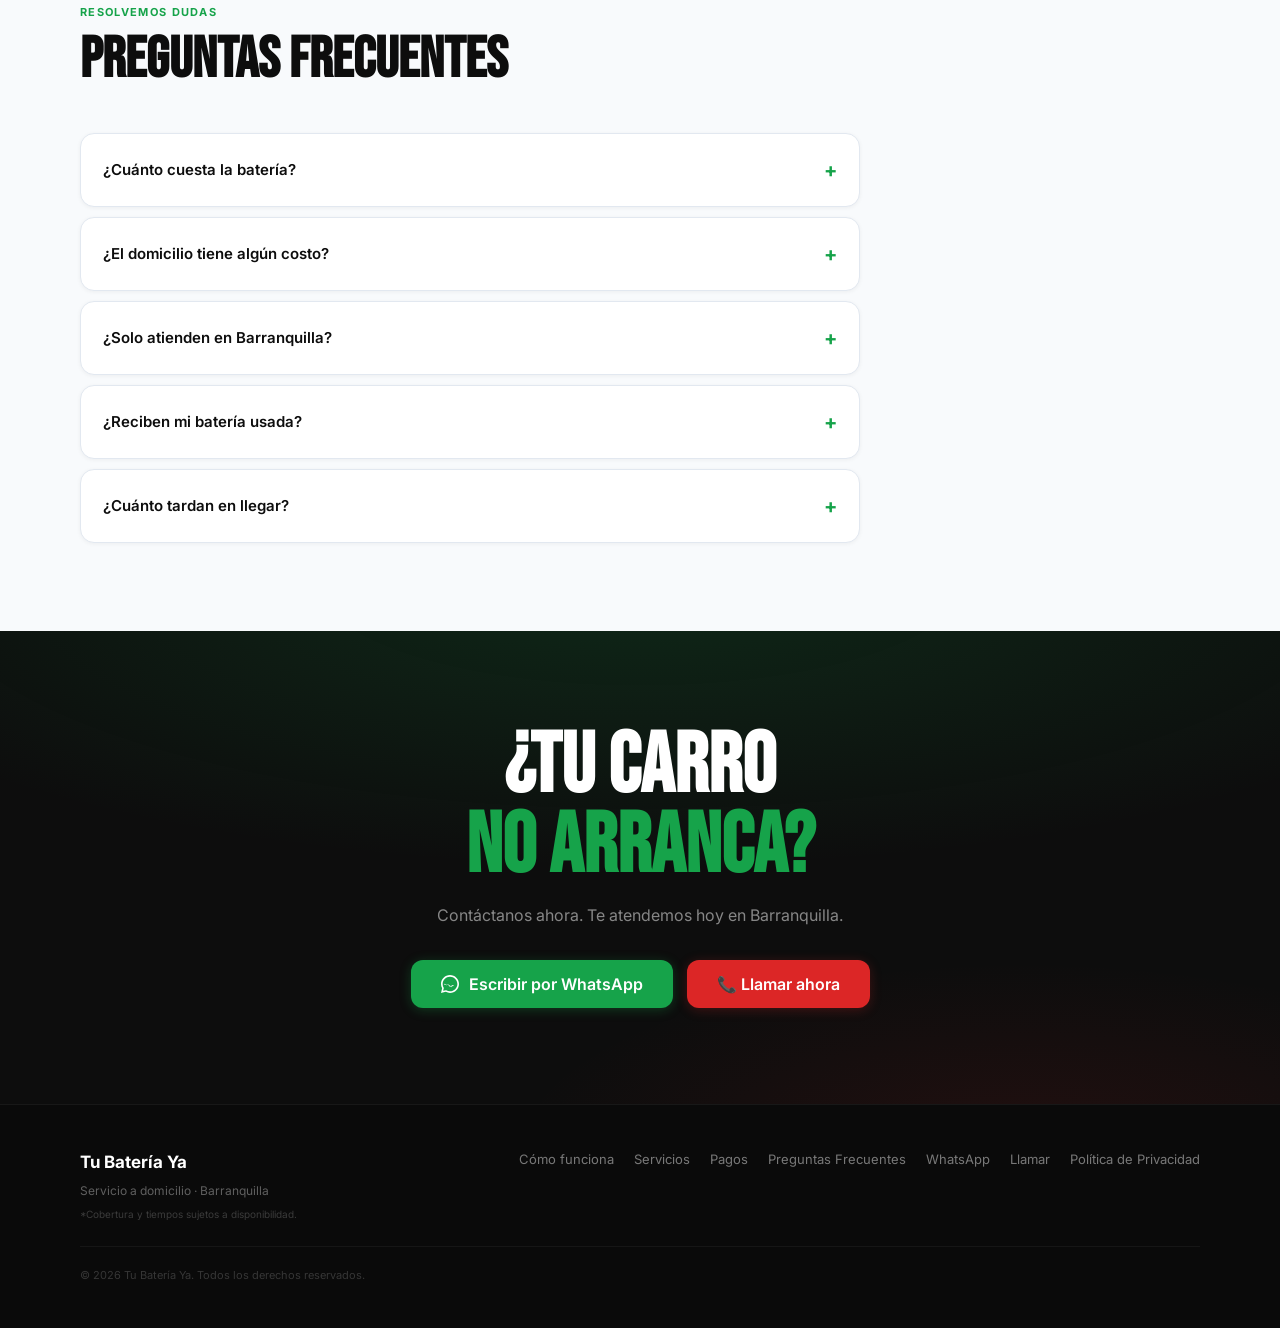
==== commit 8d748e39: "agregar politicas" ====
--- a/index.html
+++ b/index.html
@@ -3,11 +3,15 @@
 <head>
 <meta charset="UTF-8"/>
 <meta name="viewport" content="width=device-width,initial-scale=1.0"/>
+<!-- GOOGLE ADSENSE -->
+<script async src="https://pagead2.googlesyndication.com/pagead/js/adsbygoogle.js?client=ca-pub-3598069673397914"
+     crossorigin="anonymous"></script>
 <title>Tu Batería Ya | Baterías a Domicilio en Barranquilla</title>
 <meta name="description" content="Baterías a domicilio en Barranquilla. Instalación en tu ubicación, domicilio gratis, garantía incluida. Llámanos o escríbenos al WhatsApp."/>
 <link rel="preconnect" href="https://fonts.googleapis.com"/>
 <link href="https://fonts.googleapis.com/css2?family=Bebas+Neue&family=Inter:wght@400;500;600;700;800&display=swap" rel="stylesheet"/>
 <link rel="stylesheet" href="style.css">
+<link rel="icon" type="image/png" href="img/logo.png">
 </head>
 <body>
 
@@ -535,6 +539,7 @@
         <a href="#faq">Preguntas Frecuentes</a>
         <a href="https://wa.me/573018296609">WhatsApp</a>
         <a href="tel:+573018296609">Llamar</a>
+         <a href="/politica.html">Política de Privacidad</a> <!-- 👈 AQUÍ -->
       </div>
     </div>
     <div class="ft-copy">© <span id="yr"></span> Tu Batería Ya. Todos los derechos reservados.</div>
@@ -547,4 +552,4 @@
 </a>
 <script src="index.js"></script>
 </body>
-</html>+</html>
